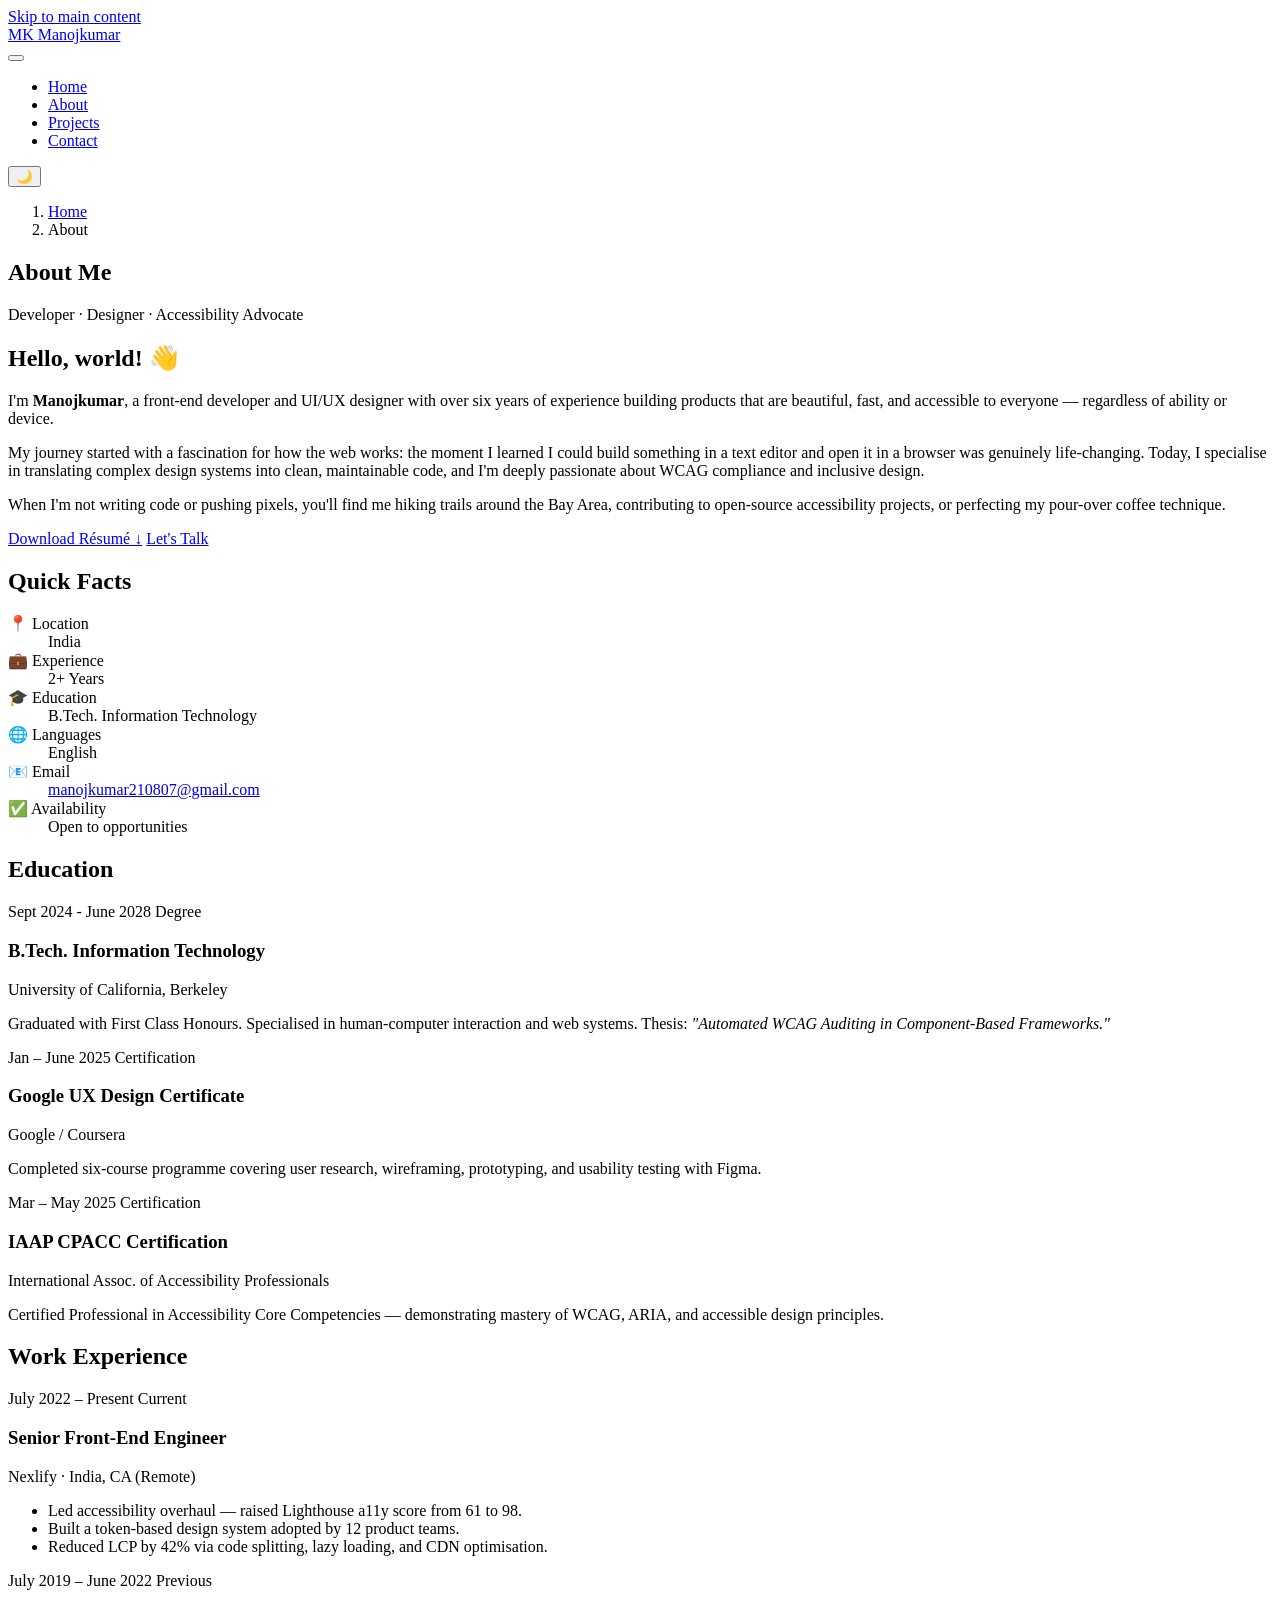
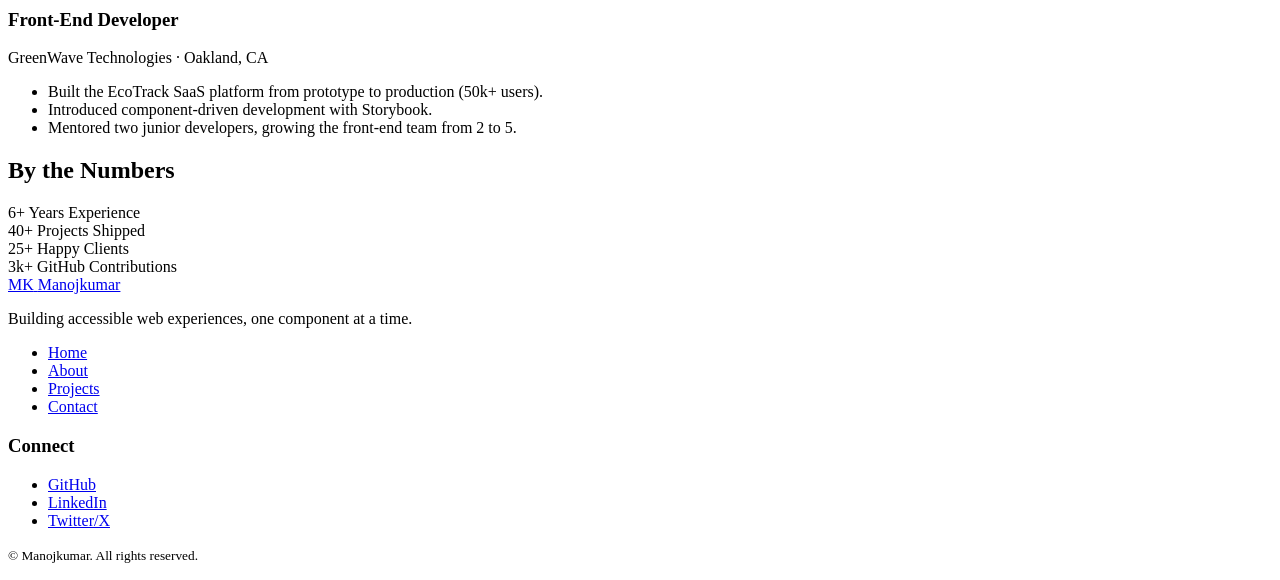
==== about.html @ 8d4ddcf0 "Add files via upload" ====
<!DOCTYPE html>
<html lang="en">

<head>
  <meta charset="UTF-8" />
  <meta name="viewport" content="width=device-width, initial-scale=1.0" />
  <title>About | Manojkumar — Front-End Developer</title>
  <meta
    name="description"
    content="Learn about Manojkumar's background, education, work history, and passion for accessible, performant web development."
  />
  <meta name="keywords" content="about Manojkumar, developer biography, education, work experience" />
  <meta name="author" content="Manojkumar" />
  <link rel="canonical" href="[alexmorgan.dev](https://alexmorgan.dev/about.html)" />
  <link rel="icon" type="image/svg+xml" href="assets/favicon.svg" />
  <link rel="preconnect" href="[fonts.googleapis.com](https://fonts.googleapis.com)" />
  <link rel="preconnect" href="[fonts.gstatic.com](https://fonts.gstatic.com)" crossorigin />
  <link
    href="[fonts.googleapis.com](https://fonts.googleapis.com/css2?family=Inter:wght@400;500;600;700&family=Fira+Code:wght@400;500&display=swap)"
    rel="stylesheet"
  />
  <link rel="stylesheet" href="css/style.css" />
</head>

<body>

  <a href="#main-content" class="skip-link">Skip to main content</a>

  <!-- Shared header (same structure as index.html) -->
  <header class="site-header" role="banner">
    <div class="container header-inner">
      <a href="index.html" class="logo" aria-label="Manojkumar — home">
        <span aria-hidden="true">MK</span>
        <span class="-text">Manojkumar</span>
      </a>
      <nav class="primary-nav" aria-label="Primary navigation">
        <button
          class="nav-toggle"
          aria-expanded="false"
          aria-controls="nav-menu"
          aria-label="Open navigation menu"
        >
          <span class="hamburger-bar" aria-hidden="true"></span>
          <span class="hamburger-bar" aria-hidden="true"></span>
          <span class="hamburger-bar" aria-hidden="true"></span>
        </button>
        <ul id="nav-menu" class="nav-list" role="list">
          <li><a href="index.html"    class="nav-link">Home</a></li>
          <!-- aria-current="page" marks THIS page as active -->
          <li><a href="about.html"    class="nav-link active" aria-current="page">About</a></li>
          <li><a href="projects.html" class="nav-link">Projects</a></li>
          <li><a href="contact.html"  class="nav-link">Contact</a></li>
        </ul>
      </nav>
      <button class="theme-toggle" id="theme-toggle" aria-label="Switch to dark mode" aria-pressed="false">
        <span class="theme-icon" aria-hidden="true">🌙</span>
      </button>
    </div>
  </header>

  <main id="main-content" tabindex="-1">

    <!-- ─────────────────────────────────────────
         PAGE HERO / BREADCRUMB
         ───────────────────────────────────────── -->
    <section class="page-hero" aria-labelledby="page-hero-heading">
      <div class="container">
        <!-- Breadcrumb navigation — WCAG 2.4.8 -->
        <nav aria-label="Breadcrumb" class="breadcrumb">
          <ol role="list">
            <li><a href="index.html">Home</a></li>
            <li aria-current="page">About</li>
          </ol>
        </nav>
        <h1 id="page-hero-heading">About Me</h1>
        <p class="page-hero-subtitle">Developer · Designer · Accessibility Advocate</p>
      </div>
    </section>

    <!-- ─────────────────────────────────────────
         BIO SECTION — two-column layout with <aside>
         ───────────────────────────────────────── -->
    <section class="about-bio" aria-labelledby="bio-heading">
      <div class="container about-layout">

        <!-- Main biography text -->
        <div class="bio-text">
          <h2 id="bio-heading">Hello, world! 👋</h2>

          <p>
            I'm <strong>Manojkumar</strong>, a front-end developer and UI/UX designer
            with over six years of experience building products that are beautiful,
            fast, and accessible to everyone — regardless of ability or device.
          </p>

          <p>
            My journey started with a fascination for how the web works: the moment
            I learned I could build something in a text editor and open it in a browser
            was genuinely life-changing. Today, I specialise in translating complex
            design systems into clean, maintainable code, and I'm deeply passionate
            about WCAG compliance and inclusive design.
          </p>

          <p>
            When I'm not writing code or pushing pixels, you'll find me hiking
            trails around the Bay Area, contributing to open-source accessibility
            projects, or perfecting my pour-over coffee technique.
          </p>

          <div class="bio-cta">
            <a
              href="assets/alex-morgan-resume.pdf"
              class="btn btn-primary"
              aria-label="Download Manojkumar's resume (PDF)"
              download
            >Download Résumé ↓</a>
            <a href="contact.html" class="btn btn-outline">Let's Talk</a>
          </div>
        </div>

        <!-- Supplementary info in <aside> -->
        <aside class="bio-aside" aria-labelledby="quick-facts-heading">
          <h2 id="quick-facts-heading" class="aside-title">Quick Facts</h2>
          <dl class="quick-facts">
            <!-- <dl> (definition list) is semantically correct for key-value pairs -->
            <div class="fact-item">
              <dt>📍 Location</dt>
              <dd>India</dd>
            </div>
            <div class="fact-item">
              <dt>💼 Experience</dt>
              <dd>2+ Years</dd>
            </div>
            <div class="fact-item">
              <dt>🎓 Education</dt>
              <dd>B.Tech. Information Technology</dd>
            </div>
            <div class="fact-item">
              <dt>🌐 Languages</dt>
              <dd>English</dd>
            </div>
            <div class="fact-item">
              <dt>📧 Email</dt>
              <dd><a href="mailto:manojkumar210807@gmail.com">manojkumar210807@gmail.com</a></dd>
            </div>
            <div class="fact-item">
              <dt>✅ Availability</dt>
              <dd>Open to opportunities</dd>
            </div>
          </dl>
        </aside>

      </div><!-- /.about-layout -->
    </section>

    <!-- ─────────────────────────────────────────
         EDUCATION SECTION
         Uses <article> for each qualification —
         each is self-contained and could stand alone.
         ───────────────────────────────────────── -->
    <section class="education" aria-labelledby="education-heading">
      <div class="container">

        <h2 id="education-heading" class="section-title">Education</h2>

        <div class="timeline" role="list">

          <article class="timeline-item" role="listitem" aria-labelledby="edu1-title">
            <div class="timeline-marker" aria-hidden="true"></div>
            <div class="timeline-content">
              <div class="timeline-meta">
                <time datetime="2015-09/2019-06" class="timeline-date">Sept 2024 - June 2028</time>
                <span class="timeline-badge">Degree</span>
              </div>
              <h3 id="edu1-title" class="timeline-title">B.Tech. Information Technology</h3>
              <p class="timeline-org">University of California, Berkeley</p>
              <p class="timeline-desc">
                Graduated with First Class Honours. Specialised in human-computer
                interaction and web systems. Thesis: <em>"Automated WCAG Auditing
                in Component-Based Frameworks."</em>
              </p>
            </div>
          </article>

          <article class="timeline-item" role="listitem" aria-labelledby="edu2-title">
            <div class="timeline-marker" aria-hidden="true"></div>
            <div class="timeline-content">
              <div class="timeline-meta">
                <time datetime="2020-01/2020-06" class="timeline-date">Jan – June 2025</time>
                <span class="timeline-badge">Certification</span>
              </div>
              <h3 id="edu2-title" class="timeline-title">Google UX Design Certificate</h3>
              <p class="timeline-org">Google / Coursera</p>
              <p class="timeline-desc">
                Completed six-course programme covering user research, wireframing,
                prototyping, and usability testing with Figma.
              </p>
            </div>
          </article>

          <article class="timeline-item" role="listitem" aria-labelledby="edu3-title">
            <div class="timeline-marker" aria-hidden="true"></div>
            <div class="timeline-content">
              <div class="timeline-meta">
                <time datetime="2021-03/2021-05" class="timeline-date">Mar – May 2025</time>
                <span class="timeline-badge">Certification</span>
              </div>
              <h3 id="edu3-title" class="timeline-title">IAAP CPACC Certification</h3>
              <p class="timeline-org">International Assoc. of Accessibility Professionals</p>
              <p class="timeline-desc">
                Certified Professional in Accessibility Core Competencies —
                demonstrating mastery of WCAG, ARIA, and accessible design principles.
              </p>
            </div>
          </article>

        </div><!-- /.timeline -->
      </div>
    </section>

    <!-- ─────────────────────────────────────────
         WORK EXPERIENCE SECTION
         ───────────────────────────────────────── -->
    <section class="experience" aria-labelledby="experience-heading">
      <div class="container">

        <h2 id="experience-heading" class="section-title">Work Experience</h2>

        <div class="timeline" role="list">

          <article class="timeline-item" role="listitem" aria-labelledby="exp1-title">
            <div class="timeline-marker" aria-hidden="true"></div>
            <div class="timeline-content">
              <div class="timeline-meta">
                <time datetime="2022-07" class="timeline-date">July 2022 – Present</time>
                <span class="timeline-badge current">Current</span>
              </div>
              <h3 id="exp1-title" class="timeline-title">Senior Front-End Engineer</h3>
              <p class="timeline-org">Nexlify · India, CA (Remote)</p>
              <ul class="timeline-achievements" aria-label="Key achievements at Nexlify">
                <li>Led accessibility overhaul — raised Lighthouse a11y score from 61 to 98.</li>
                <li>Built a token-based design system adopted by 12 product teams.</li>
                <li>Reduced LCP by 42% via code splitting, lazy loading, and CDN optimisation.</li>
              </ul>
            </div>
          </article>

          <article class="timeline-item" role="listitem" aria-labelledby="exp2-title">
            <div class="timeline-marker" aria-hidden="true"></div>
            <div class="timeline-content">
              <div class="timeline-meta">
                <time datetime="2019-07/2022-06" class="timeline-date">July 2019 – June 2022</time>
                <span class="timeline-badge">Previous</span>
              </div>
              <h3 id="exp2-title" class="timeline-title">Front-End Developer</h3>
              <p class="timeline-org">GreenWave Technologies · Oakland, CA</p>
              <ul class="timeline-achievements" aria-label="Key achievements at GreenWave">
                <li>Built the EcoTrack SaaS platform from prototype to production (50k+ users).</li>
                <li>Introduced component-driven development with Storybook.</li>
                <li>Mentored two junior developers, growing the front-end team from 2 to 5.</li>
              </ul>
            </div>
          </article>

        </div><!-- /.timeline -->
      </div>
    </section>

    <!-- ─────────────────────────────────────────
         VALUES / INTERESTS — stat cards
         ───────────────────────────────────────── -->
    <section class="values" aria-labelledby="values-heading">
      <div class="container">
        <h2 id="values-heading" class="section-title">By the Numbers</h2>
        <div class="stats-grid" role="list">
          <div class="stat-card" role="listitem">
            <span class="stat-number" aria-label="6 years of experience">6+</span>
            <span class="stat-label">Years Experience</span>
          </div>
          <div class="stat-card" role="listitem">
            <span class="stat-number" aria-label="40 projects completed">40+</span>
            <span class="stat-label">Projects Shipped</span>
          </div>
          <div class="stat-card" role="listitem">
            <span class="stat-number" aria-label="25 happy clients">25+</span>
            <span class="stat-label">Happy Clients</span>
          </div>
          <div class="stat-card" role="listitem">
            <span class="stat-number" aria-label="3 open source contributions">3k+</span>
            <span class="stat-label">GitHub Contributions</span>
          </div>
        </div>
      </div>
    </section>

  </main>

  <!-- Shared footer -->
  <footer class="site-footer" role="contentinfo">
    <div class="container footer-inner">
      <div class="footer-brand">
        <a href="index.html" class="logo" aria-label="Manojkumar — home">
          <span aria-hidden="true">MK</span>
          <span class="logo-text">Manojkumar</span>
        </a>
        <p class="footer-tagline">Building accessible web experiences, one component at a time.</p>
      </div>
      <nav class="footer-nav" aria-label="Footer navigation">
        <ul role="list">
          <li><a href="index.html">Home</a></li>
          <li><a href="about.html">About</a></li>
          <li><a href="projects.html">Projects</a></li>
          <li><a href="contact.html">Contact</a></li>
        </ul>
      </nav>
      <div class="footer-social">
        <h3 class="footer-section-title">Connect</h3>
        <ul role="list" class="social-list">
          <li><a href="[github.com](https://github.com/alexmorgan)"    class="social-link" aria-label="GitHub (opens in new tab)"   target="_blank" rel="noopener noreferrer">GitHub</a></li>
          <li><a href="[linkedin.com](https://linkedin.com/in/alexmorgan)" class="social-link" aria-label="LinkedIn (opens in new tab)" target="_blank" rel="noopener noreferrer">LinkedIn</a></li>
          <li><a href="[twitter.com](https://twitter.com/alexmorgan_dev)" class="social-link" aria-label="Twitter/X (opens in new tab)" target="_blank" rel="noopener noreferrer">Twitter/X</a></li>
        </ul>
      </div>
    </div>
    <div class="footer-bottom">
      <div class="container">
        <p><small>&copy; <span id="current-year"></span> Manojkumar. All rights reserved.</small></p>
      </div>
    </div>
  </footer>

  <script src="js/script.js" defer></script>
</body>
</html>
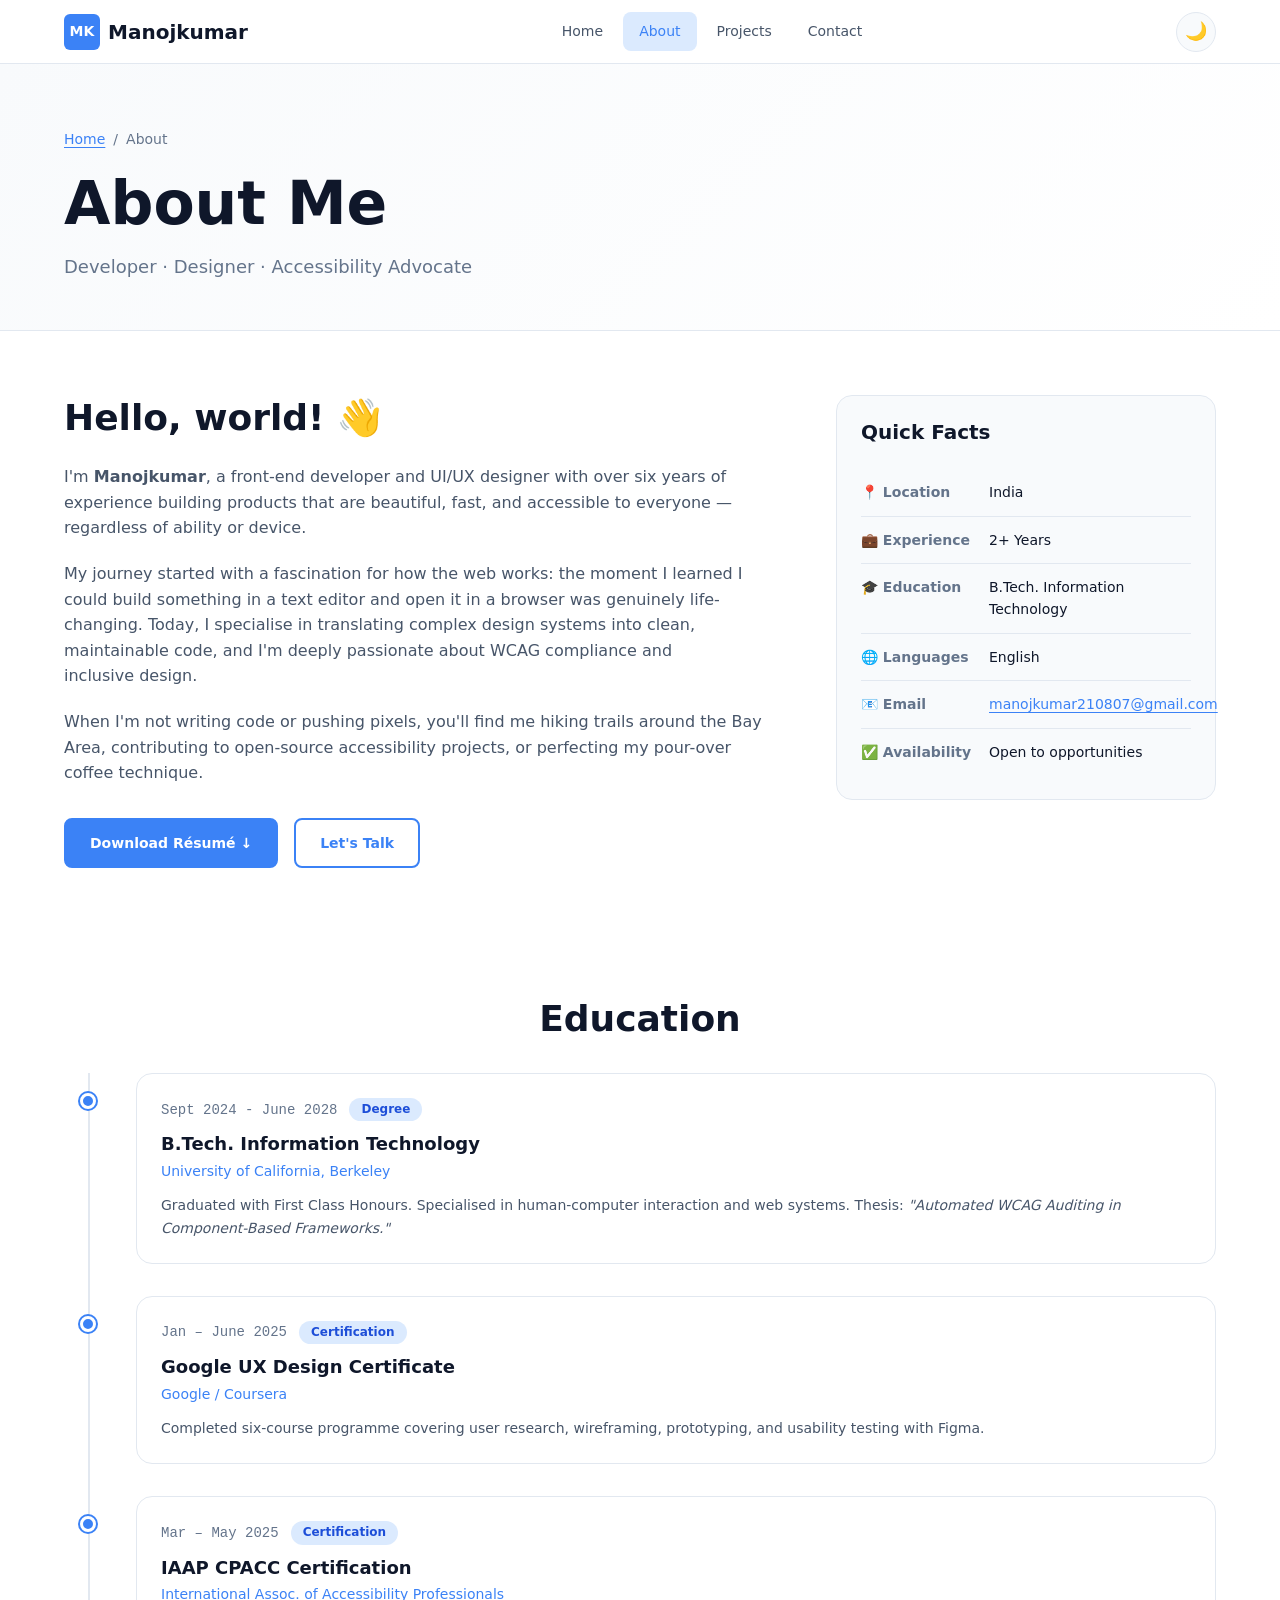
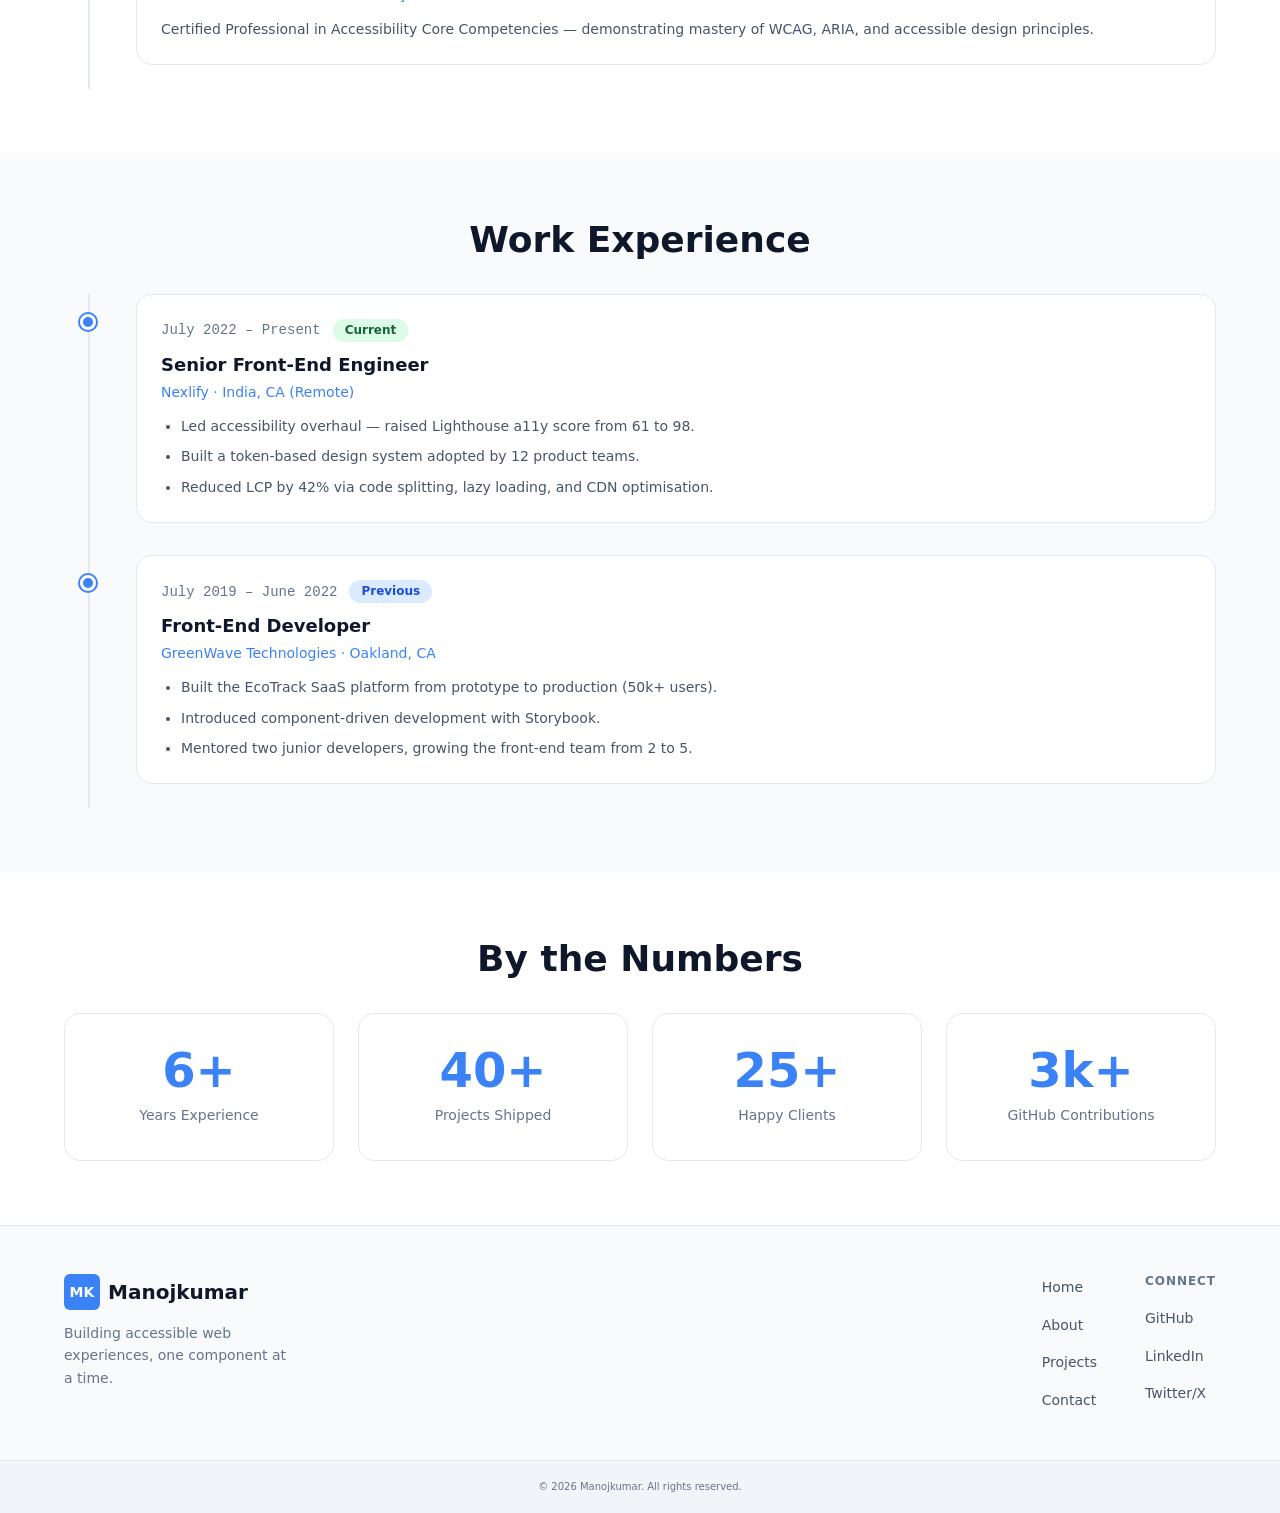
==== commit e73e9cbe: "Add files via upload" ====
--- a/about.html
+++ b/about.html
@@ -1,334 +1,334 @@
-<!DOCTYPE html>
-<html lang="en">
-
-<head>
-  <meta charset="UTF-8" />
-  <meta name="viewport" content="width=device-width, initial-scale=1.0" />
-  <title>About | Manojkumar — Front-End Developer</title>
-  <meta
-    name="description"
-    content="Learn about Manojkumar's background, education, work history, and passion for accessible, performant web development."
-  />
-  <meta name="keywords" content="about Manojkumar, developer biography, education, work experience" />
-  <meta name="author" content="Manojkumar" />
-  <link rel="canonical" href="[alexmorgan.dev](https://alexmorgan.dev/about.html)" />
-  <link rel="icon" type="image/svg+xml" href="assets/favicon.svg" />
-  <link rel="preconnect" href="[fonts.googleapis.com](https://fonts.googleapis.com)" />
-  <link rel="preconnect" href="[fonts.gstatic.com](https://fonts.gstatic.com)" crossorigin />
-  <link
-    href="[fonts.googleapis.com](https://fonts.googleapis.com/css2?family=Inter:wght@400;500;600;700&family=Fira+Code:wght@400;500&display=swap)"
-    rel="stylesheet"
-  />
-  <link rel="stylesheet" href="css/style.css" />
-</head>
-
-<body>
-
-  <a href="#main-content" class="skip-link">Skip to main content</a>
-
-  <!-- Shared header (same structure as index.html) -->
-  <header class="site-header" role="banner">
-    <div class="container header-inner">
-      <a href="index.html" class="logo" aria-label="Manojkumar — home">
-        <span aria-hidden="true">MK</span>
-        <span class="-text">Manojkumar</span>
-      </a>
-      <nav class="primary-nav" aria-label="Primary navigation">
-        <button
-          class="nav-toggle"
-          aria-expanded="false"
-          aria-controls="nav-menu"
-          aria-label="Open navigation menu"
-        >
-          <span class="hamburger-bar" aria-hidden="true"></span>
-          <span class="hamburger-bar" aria-hidden="true"></span>
-          <span class="hamburger-bar" aria-hidden="true"></span>
-        </button>
-        <ul id="nav-menu" class="nav-list" role="list">
-          <li><a href="index.html"    class="nav-link">Home</a></li>
-          <!-- aria-current="page" marks THIS page as active -->
-          <li><a href="about.html"    class="nav-link active" aria-current="page">About</a></li>
-          <li><a href="projects.html" class="nav-link">Projects</a></li>
-          <li><a href="contact.html"  class="nav-link">Contact</a></li>
-        </ul>
-      </nav>
-      <button class="theme-toggle" id="theme-toggle" aria-label="Switch to dark mode" aria-pressed="false">
-        <span class="theme-icon" aria-hidden="true">🌙</span>
-      </button>
-    </div>
-  </header>
-
-  <main id="main-content" tabindex="-1">
-
-    <!-- ─────────────────────────────────────────
-         PAGE HERO / BREADCRUMB
-         ───────────────────────────────────────── -->
-    <section class="page-hero" aria-labelledby="page-hero-heading">
-      <div class="container">
-        <!-- Breadcrumb navigation — WCAG 2.4.8 -->
-        <nav aria-label="Breadcrumb" class="breadcrumb">
-          <ol role="list">
-            <li><a href="index.html">Home</a></li>
-            <li aria-current="page">About</li>
-          </ol>
-        </nav>
-        <h1 id="page-hero-heading">About Me</h1>
-        <p class="page-hero-subtitle">Developer · Designer · Accessibility Advocate</p>
-      </div>
-    </section>
-
-    <!-- ─────────────────────────────────────────
-         BIO SECTION — two-column layout with <aside>
-         ───────────────────────────────────────── -->
-    <section class="about-bio" aria-labelledby="bio-heading">
-      <div class="container about-layout">
-
-        <!-- Main biography text -->
-        <div class="bio-text">
-          <h2 id="bio-heading">Hello, world! 👋</h2>
-
-          <p>
-            I'm <strong>Manojkumar</strong>, a front-end developer and UI/UX designer
-            with over six years of experience building products that are beautiful,
-            fast, and accessible to everyone — regardless of ability or device.
-          </p>
-
-          <p>
-            My journey started with a fascination for how the web works: the moment
-            I learned I could build something in a text editor and open it in a browser
-            was genuinely life-changing. Today, I specialise in translating complex
-            design systems into clean, maintainable code, and I'm deeply passionate
-            about WCAG compliance and inclusive design.
-          </p>
-
-          <p>
-            When I'm not writing code or pushing pixels, you'll find me hiking
-            trails around the Bay Area, contributing to open-source accessibility
-            projects, or perfecting my pour-over coffee technique.
-          </p>
-
-          <div class="bio-cta">
-            <a
-              href="assets/alex-morgan-resume.pdf"
-              class="btn btn-primary"
-              aria-label="Download Manojkumar's resume (PDF)"
-              download
-            >Download Résumé ↓</a>
-            <a href="contact.html" class="btn btn-outline">Let's Talk</a>
-          </div>
-        </div>
-
-        <!-- Supplementary info in <aside> -->
-        <aside class="bio-aside" aria-labelledby="quick-facts-heading">
-          <h2 id="quick-facts-heading" class="aside-title">Quick Facts</h2>
-          <dl class="quick-facts">
-            <!-- <dl> (definition list) is semantically correct for key-value pairs -->
-            <div class="fact-item">
-              <dt>📍 Location</dt>
-              <dd>India</dd>
-            </div>
-            <div class="fact-item">
-              <dt>💼 Experience</dt>
-              <dd>2+ Years</dd>
-            </div>
-            <div class="fact-item">
-              <dt>🎓 Education</dt>
-              <dd>B.Tech. Information Technology</dd>
-            </div>
-            <div class="fact-item">
-              <dt>🌐 Languages</dt>
-              <dd>English</dd>
-            </div>
-            <div class="fact-item">
-              <dt>📧 Email</dt>
-              <dd><a href="mailto:manojkumar210807@gmail.com">manojkumar210807@gmail.com</a></dd>
-            </div>
-            <div class="fact-item">
-              <dt>✅ Availability</dt>
-              <dd>Open to opportunities</dd>
-            </div>
-          </dl>
-        </aside>
-
-      </div><!-- /.about-layout -->
-    </section>
-
-    <!-- ─────────────────────────────────────────
-         EDUCATION SECTION
-         Uses <article> for each qualification —
-         each is self-contained and could stand alone.
-         ───────────────────────────────────────── -->
-    <section class="education" aria-labelledby="education-heading">
-      <div class="container">
-
-        <h2 id="education-heading" class="section-title">Education</h2>
-
-        <div class="timeline" role="list">
-
-          <article class="timeline-item" role="listitem" aria-labelledby="edu1-title">
-            <div class="timeline-marker" aria-hidden="true"></div>
-            <div class="timeline-content">
-              <div class="timeline-meta">
-                <time datetime="2015-09/2019-06" class="timeline-date">Sept 2024 - June 2028</time>
-                <span class="timeline-badge">Degree</span>
-              </div>
-              <h3 id="edu1-title" class="timeline-title">B.Tech. Information Technology</h3>
-              <p class="timeline-org">University of California, Berkeley</p>
-              <p class="timeline-desc">
-                Graduated with First Class Honours. Specialised in human-computer
-                interaction and web systems. Thesis: <em>"Automated WCAG Auditing
-                in Component-Based Frameworks."</em>
-              </p>
-            </div>
-          </article>
-
-          <article class="timeline-item" role="listitem" aria-labelledby="edu2-title">
-            <div class="timeline-marker" aria-hidden="true"></div>
-            <div class="timeline-content">
-              <div class="timeline-meta">
-                <time datetime="2020-01/2020-06" class="timeline-date">Jan – June 2025</time>
-                <span class="timeline-badge">Certification</span>
-              </div>
-              <h3 id="edu2-title" class="timeline-title">Google UX Design Certificate</h3>
-              <p class="timeline-org">Google / Coursera</p>
-              <p class="timeline-desc">
-                Completed six-course programme covering user research, wireframing,
-                prototyping, and usability testing with Figma.
-              </p>
-            </div>
-          </article>
-
-          <article class="timeline-item" role="listitem" aria-labelledby="edu3-title">
-            <div class="timeline-marker" aria-hidden="true"></div>
-            <div class="timeline-content">
-              <div class="timeline-meta">
-                <time datetime="2021-03/2021-05" class="timeline-date">Mar – May 2025</time>
-                <span class="timeline-badge">Certification</span>
-              </div>
-              <h3 id="edu3-title" class="timeline-title">IAAP CPACC Certification</h3>
-              <p class="timeline-org">International Assoc. of Accessibility Professionals</p>
-              <p class="timeline-desc">
-                Certified Professional in Accessibility Core Competencies —
-                demonstrating mastery of WCAG, ARIA, and accessible design principles.
-              </p>
-            </div>
-          </article>
-
-        </div><!-- /.timeline -->
-      </div>
-    </section>
-
-    <!-- ─────────────────────────────────────────
-         WORK EXPERIENCE SECTION
-         ───────────────────────────────────────── -->
-    <section class="experience" aria-labelledby="experience-heading">
-      <div class="container">
-
-        <h2 id="experience-heading" class="section-title">Work Experience</h2>
-
-        <div class="timeline" role="list">
-
-          <article class="timeline-item" role="listitem" aria-labelledby="exp1-title">
-            <div class="timeline-marker" aria-hidden="true"></div>
-            <div class="timeline-content">
-              <div class="timeline-meta">
-                <time datetime="2022-07" class="timeline-date">July 2022 – Present</time>
-                <span class="timeline-badge current">Current</span>
-              </div>
-              <h3 id="exp1-title" class="timeline-title">Senior Front-End Engineer</h3>
-              <p class="timeline-org">Nexlify · India, CA (Remote)</p>
-              <ul class="timeline-achievements" aria-label="Key achievements at Nexlify">
-                <li>Led accessibility overhaul — raised Lighthouse a11y score from 61 to 98.</li>
-                <li>Built a token-based design system adopted by 12 product teams.</li>
-                <li>Reduced LCP by 42% via code splitting, lazy loading, and CDN optimisation.</li>
-              </ul>
-            </div>
-          </article>
-
-          <article class="timeline-item" role="listitem" aria-labelledby="exp2-title">
-            <div class="timeline-marker" aria-hidden="true"></div>
-            <div class="timeline-content">
-              <div class="timeline-meta">
-                <time datetime="2019-07/2022-06" class="timeline-date">July 2019 – June 2022</time>
-                <span class="timeline-badge">Previous</span>
-              </div>
-              <h3 id="exp2-title" class="timeline-title">Front-End Developer</h3>
-              <p class="timeline-org">GreenWave Technologies · Oakland, CA</p>
-              <ul class="timeline-achievements" aria-label="Key achievements at GreenWave">
-                <li>Built the EcoTrack SaaS platform from prototype to production (50k+ users).</li>
-                <li>Introduced component-driven development with Storybook.</li>
-                <li>Mentored two junior developers, growing the front-end team from 2 to 5.</li>
-              </ul>
-            </div>
-          </article>
-
-        </div><!-- /.timeline -->
-      </div>
-    </section>
-
-    <!-- ─────────────────────────────────────────
-         VALUES / INTERESTS — stat cards
-         ───────────────────────────────────────── -->
-    <section class="values" aria-labelledby="values-heading">
-      <div class="container">
-        <h2 id="values-heading" class="section-title">By the Numbers</h2>
-        <div class="stats-grid" role="list">
-          <div class="stat-card" role="listitem">
-            <span class="stat-number" aria-label="6 years of experience">6+</span>
-            <span class="stat-label">Years Experience</span>
-          </div>
-          <div class="stat-card" role="listitem">
-            <span class="stat-number" aria-label="40 projects completed">40+</span>
-            <span class="stat-label">Projects Shipped</span>
-          </div>
-          <div class="stat-card" role="listitem">
-            <span class="stat-number" aria-label="25 happy clients">25+</span>
-            <span class="stat-label">Happy Clients</span>
-          </div>
-          <div class="stat-card" role="listitem">
-            <span class="stat-number" aria-label="3 open source contributions">3k+</span>
-            <span class="stat-label">GitHub Contributions</span>
-          </div>
-        </div>
-      </div>
-    </section>
-
-  </main>
-
-  <!-- Shared footer -->
-  <footer class="site-footer" role="contentinfo">
-    <div class="container footer-inner">
-      <div class="footer-brand">
-        <a href="index.html" class="logo" aria-label="Manojkumar — home">
-          <span aria-hidden="true">MK</span>
-          <span class="logo-text">Manojkumar</span>
-        </a>
-        <p class="footer-tagline">Building accessible web experiences, one component at a time.</p>
-      </div>
-      <nav class="footer-nav" aria-label="Footer navigation">
-        <ul role="list">
-          <li><a href="index.html">Home</a></li>
-          <li><a href="about.html">About</a></li>
-          <li><a href="projects.html">Projects</a></li>
-          <li><a href="contact.html">Contact</a></li>
-        </ul>
-      </nav>
-      <div class="footer-social">
-        <h3 class="footer-section-title">Connect</h3>
-        <ul role="list" class="social-list">
-          <li><a href="[github.com](https://github.com/alexmorgan)"    class="social-link" aria-label="GitHub (opens in new tab)"   target="_blank" rel="noopener noreferrer">GitHub</a></li>
-          <li><a href="[linkedin.com](https://linkedin.com/in/alexmorgan)" class="social-link" aria-label="LinkedIn (opens in new tab)" target="_blank" rel="noopener noreferrer">LinkedIn</a></li>
-          <li><a href="[twitter.com](https://twitter.com/alexmorgan_dev)" class="social-link" aria-label="Twitter/X (opens in new tab)" target="_blank" rel="noopener noreferrer">Twitter/X</a></li>
-        </ul>
-      </div>
-    </div>
-    <div class="footer-bottom">
-      <div class="container">
-        <p><small>&copy; <span id="current-year"></span> Manojkumar. All rights reserved.</small></p>
-      </div>
-    </div>
-  </footer>
-
-  <script src="js/script.js" defer></script>
-</body>
+<!DOCTYPE html>
+<html lang="en">
+
+<head>
+  <meta charset="UTF-8" />
+  <meta name="viewport" content="width=device-width, initial-scale=1.0" />
+  <title>About | Manojkumar — Front-End Developer</title>
+  <meta
+    name="description"
+    content="Learn about Manojkumar's background, education, work history, and passion for accessible, performant web development."
+  />
+  <meta name="keywords" content="about Manojkumar, developer biography, education, work experience" />
+  <meta name="author" content="Manojkumar" />
+  <link rel="canonical" href="[alexmorgan.dev](https://alexmorgan.dev/about.html)" />
+  <link rel="icon" type="image/svg+xml" href="assets/favicon.svg" />
+  <link rel="preconnect" href="[fonts.googleapis.com](https://fonts.googleapis.com)" />
+  <link rel="preconnect" href="[fonts.gstatic.com](https://fonts.gstatic.com)" crossorigin />
+  <link
+    href="[fonts.googleapis.com](https://fonts.googleapis.com/css2?family=Inter:wght@400;500;600;700&family=Fira+Code:wght@400;500&display=swap)"
+    rel="stylesheet"
+  />
+  <link rel="stylesheet" href="css/style.css" />
+</head>
+
+<body>
+
+  <a href="#main-content" class="skip-link">Skip to main content</a>
+
+  <!-- Shared header (same structure as index.html) -->
+  <header class="site-header" role="banner">
+    <div class="container header-inner">
+      <a href="index.html" class="logo" aria-label="Manojkumar — home">
+        <span aria-hidden="true">MK</span>
+        <span class="-text">Manojkumar</span>
+      </a>
+      <nav class="primary-nav" aria-label="Primary navigation">
+        <button
+          class="nav-toggle"
+          aria-expanded="false"
+          aria-controls="nav-menu"
+          aria-label="Open navigation menu"
+        >
+          <span class="hamburger-bar" aria-hidden="true"></span>
+          <span class="hamburger-bar" aria-hidden="true"></span>
+          <span class="hamburger-bar" aria-hidden="true"></span>
+        </button>
+        <ul id="nav-menu" class="nav-list" role="list">
+          <li><a href="index.html"    class="nav-link">Home</a></li>
+          <!-- aria-current="page" marks THIS page as active -->
+          <li><a href="about.html"    class="nav-link active" aria-current="page">About</a></li>
+          <li><a href="projects.html" class="nav-link">Projects</a></li>
+          <li><a href="contact.html"  class="nav-link">Contact</a></li>
+        </ul>
+      </nav>
+      <button class="theme-toggle" id="theme-toggle" aria-label="Switch to dark mode" aria-pressed="false">
+        <span class="theme-icon" aria-hidden="true">🌙</span>
+      </button>
+    </div>
+  </header>
+
+  <main id="main-content" tabindex="-1">
+
+    <!-- ─────────────────────────────────────────
+         PAGE HERO / BREADCRUMB
+         ───────────────────────────────────────── -->
+    <section class="page-hero" aria-labelledby="page-hero-heading">
+      <div class="container">
+        <!-- Breadcrumb navigation — WCAG 2.4.8 -->
+        <nav aria-label="Breadcrumb" class="breadcrumb">
+          <ol role="list">
+            <li><a href="index.html">Home</a></li>
+            <li aria-current="page">About</li>
+          </ol>
+        </nav>
+        <h1 id="page-hero-heading">About Me</h1>
+        <p class="page-hero-subtitle">Developer · Designer · Accessibility Advocate</p>
+      </div>
+    </section>
+
+    <!-- ─────────────────────────────────────────
+         BIO SECTION — two-column layout with <aside>
+         ───────────────────────────────────────── -->
+    <section class="about-bio" aria-labelledby="bio-heading">
+      <div class="container about-layout">
+
+        <!-- Main biography text -->
+        <div class="bio-text">
+          <h2 id="bio-heading">Hello, world! 👋</h2>
+
+          <p>
+            I'm <strong>Manojkumar</strong>, a front-end developer and UI/UX designer
+            with over six years of experience building products that are beautiful,
+            fast, and accessible to everyone — regardless of ability or device.
+          </p>
+
+          <p>
+            My journey started with a fascination for how the web works: the moment
+            I learned I could build something in a text editor and open it in a browser
+            was genuinely life-changing. Today, I specialise in translating complex
+            design systems into clean, maintainable code, and I'm deeply passionate
+            about WCAG compliance and inclusive design.
+          </p>
+
+          <p>
+            When I'm not writing code or pushing pixels, you'll find me hiking
+            trails around the Bay Area, contributing to open-source accessibility
+            projects, or perfecting my pour-over coffee technique.
+          </p>
+
+          <div class="bio-cta">
+            <a
+              href="assets/alex-morgan-resume.pdf"
+              class="btn btn-primary"
+              aria-label="Download Manojkumar's resume (PDF)"
+              download
+            >Download Résumé ↓</a>
+            <a href="contact.html" class="btn btn-outline">Let's Talk</a>
+          </div>
+        </div>
+
+        <!-- Supplementary info in <aside> -->
+        <aside class="bio-aside" aria-labelledby="quick-facts-heading">
+          <h2 id="quick-facts-heading" class="aside-title">Quick Facts</h2>
+          <dl class="quick-facts">
+            <!-- <dl> (definition list) is semantically correct for key-value pairs -->
+            <div class="fact-item">
+              <dt>📍 Location</dt>
+              <dd>India</dd>
+            </div>
+            <div class="fact-item">
+              <dt>💼 Experience</dt>
+              <dd>2+ Years</dd>
+            </div>
+            <div class="fact-item">
+              <dt>🎓 Education</dt>
+              <dd>B.Tech. Information Technology</dd>
+            </div>
+            <div class="fact-item">
+              <dt>🌐 Languages</dt>
+              <dd>English</dd>
+            </div>
+            <div class="fact-item">
+              <dt>📧 Email</dt>
+              <dd><a href="mailto:manojkumar210807@gmail.com">manojkumar210807@gmail.com</a></dd>
+            </div>
+            <div class="fact-item">
+              <dt>✅ Availability</dt>
+              <dd>Open to opportunities</dd>
+            </div>
+          </dl>
+        </aside>
+
+      </div><!-- /.about-layout -->
+    </section>
+
+    <!-- ─────────────────────────────────────────
+         EDUCATION SECTION
+         Uses <article> for each qualification —
+         each is self-contained and could stand alone.
+         ───────────────────────────────────────── -->
+    <section class="education" aria-labelledby="education-heading">
+      <div class="container">
+
+        <h2 id="education-heading" class="section-title">Education</h2>
+
+        <div class="timeline" role="list">
+
+          <article class="timeline-item" role="listitem" aria-labelledby="edu1-title">
+            <div class="timeline-marker" aria-hidden="true"></div>
+            <div class="timeline-content">
+              <div class="timeline-meta">
+                <time datetime="2015-09/2019-06" class="timeline-date">Sept 2024 - June 2028</time>
+                <span class="timeline-badge">Degree</span>
+              </div>
+              <h3 id="edu1-title" class="timeline-title">B.Tech. Information Technology</h3>
+              <p class="timeline-org">University of California, Berkeley</p>
+              <p class="timeline-desc">
+                Graduated with First Class Honours. Specialised in human-computer
+                interaction and web systems. Thesis: <em>"Automated WCAG Auditing
+                in Component-Based Frameworks."</em>
+              </p>
+            </div>
+          </article>
+
+          <article class="timeline-item" role="listitem" aria-labelledby="edu2-title">
+            <div class="timeline-marker" aria-hidden="true"></div>
+            <div class="timeline-content">
+              <div class="timeline-meta">
+                <time datetime="2020-01/2020-06" class="timeline-date">Jan – June 2025</time>
+                <span class="timeline-badge">Certification</span>
+              </div>
+              <h3 id="edu2-title" class="timeline-title">Google UX Design Certificate</h3>
+              <p class="timeline-org">Google / Coursera</p>
+              <p class="timeline-desc">
+                Completed six-course programme covering user research, wireframing,
+                prototyping, and usability testing with Figma.
+              </p>
+            </div>
+          </article>
+
+          <article class="timeline-item" role="listitem" aria-labelledby="edu3-title">
+            <div class="timeline-marker" aria-hidden="true"></div>
+            <div class="timeline-content">
+              <div class="timeline-meta">
+                <time datetime="2021-03/2021-05" class="timeline-date">Mar – May 2025</time>
+                <span class="timeline-badge">Certification</span>
+              </div>
+              <h3 id="edu3-title" class="timeline-title">IAAP CPACC Certification</h3>
+              <p class="timeline-org">International Assoc. of Accessibility Professionals</p>
+              <p class="timeline-desc">
+                Certified Professional in Accessibility Core Competencies —
+                demonstrating mastery of WCAG, ARIA, and accessible design principles.
+              </p>
+            </div>
+          </article>
+
+        </div><!-- /.timeline -->
+      </div>
+    </section>
+
+    <!-- ─────────────────────────────────────────
+         WORK EXPERIENCE SECTION
+         ───────────────────────────────────────── -->
+    <section class="experience" aria-labelledby="experience-heading">
+      <div class="container">
+
+        <h2 id="experience-heading" class="section-title">Work Experience</h2>
+
+        <div class="timeline" role="list">
+
+          <article class="timeline-item" role="listitem" aria-labelledby="exp1-title">
+            <div class="timeline-marker" aria-hidden="true"></div>
+            <div class="timeline-content">
+              <div class="timeline-meta">
+                <time datetime="2022-07" class="timeline-date">July 2022 – Present</time>
+                <span class="timeline-badge current">Current</span>
+              </div>
+              <h3 id="exp1-title" class="timeline-title">Senior Front-End Engineer</h3>
+              <p class="timeline-org">Nexlify · India, CA (Remote)</p>
+              <ul class="timeline-achievements" aria-label="Key achievements at Nexlify">
+                <li>Led accessibility overhaul — raised Lighthouse a11y score from 61 to 98.</li>
+                <li>Built a token-based design system adopted by 12 product teams.</li>
+                <li>Reduced LCP by 42% via code splitting, lazy loading, and CDN optimisation.</li>
+              </ul>
+            </div>
+          </article>
+
+          <article class="timeline-item" role="listitem" aria-labelledby="exp2-title">
+            <div class="timeline-marker" aria-hidden="true"></div>
+            <div class="timeline-content">
+              <div class="timeline-meta">
+                <time datetime="2019-07/2022-06" class="timeline-date">July 2019 – June 2022</time>
+                <span class="timeline-badge">Previous</span>
+              </div>
+              <h3 id="exp2-title" class="timeline-title">Front-End Developer</h3>
+              <p class="timeline-org">GreenWave Technologies · Oakland, CA</p>
+              <ul class="timeline-achievements" aria-label="Key achievements at GreenWave">
+                <li>Built the EcoTrack SaaS platform from prototype to production (50k+ users).</li>
+                <li>Introduced component-driven development with Storybook.</li>
+                <li>Mentored two junior developers, growing the front-end team from 2 to 5.</li>
+              </ul>
+            </div>
+          </article>
+
+        </div><!-- /.timeline -->
+      </div>
+    </section>
+
+    <!-- ─────────────────────────────────────────
+         VALUES / INTERESTS — stat cards
+         ───────────────────────────────────────── -->
+    <section class="values" aria-labelledby="values-heading">
+      <div class="container">
+        <h2 id="values-heading" class="section-title">By the Numbers</h2>
+        <div class="stats-grid" role="list">
+          <div class="stat-card" role="listitem">
+            <span class="stat-number" aria-label="6 years of experience">6+</span>
+            <span class="stat-label">Years Experience</span>
+          </div>
+          <div class="stat-card" role="listitem">
+            <span class="stat-number" aria-label="40 projects completed">40+</span>
+            <span class="stat-label">Projects Shipped</span>
+          </div>
+          <div class="stat-card" role="listitem">
+            <span class="stat-number" aria-label="25 happy clients">25+</span>
+            <span class="stat-label">Happy Clients</span>
+          </div>
+          <div class="stat-card" role="listitem">
+            <span class="stat-number" aria-label="3 open source contributions">3k+</span>
+            <span class="stat-label">GitHub Contributions</span>
+          </div>
+        </div>
+      </div>
+    </section>
+
+  </main>
+
+  <!-- Shared footer -->
+  <footer class="site-footer" role="contentinfo">
+    <div class="container footer-inner">
+      <div class="footer-brand">
+        <a href="index.html" class="logo" aria-label="Manojkumar — home">
+          <span aria-hidden="true">MK</span>
+          <span class="logo-text">Manojkumar</span>
+        </a>
+        <p class="footer-tagline">Building accessible web experiences, one component at a time.</p>
+      </div>
+      <nav class="footer-nav" aria-label="Footer navigation">
+        <ul role="list">
+          <li><a href="index.html">Home</a></li>
+          <li><a href="about.html">About</a></li>
+          <li><a href="projects.html">Projects</a></li>
+          <li><a href="contact.html">Contact</a></li>
+        </ul>
+      </nav>
+      <div class="footer-social">
+        <h3 class="footer-section-title">Connect</h3>
+        <ul role="list" class="social-list">
+          <li><a href="[github.com](https://github.com/alexmorgan)"    class="social-link" aria-label="GitHub (opens in new tab)"   target="_blank" rel="noopener noreferrer">GitHub</a></li>
+          <li><a href="[linkedin.com](https://linkedin.com/in/alexmorgan)" class="social-link" aria-label="LinkedIn (opens in new tab)" target="_blank" rel="noopener noreferrer">LinkedIn</a></li>
+          <li><a href="[twitter.com](https://twitter.com/alexmorgan_dev)" class="social-link" aria-label="Twitter/X (opens in new tab)" target="_blank" rel="noopener noreferrer">Twitter/X</a></li>
+        </ul>
+      </div>
+    </div>
+    <div class="footer-bottom">
+      <div class="container">
+        <p><small>&copy; <span id="current-year"></span> Manojkumar. All rights reserved.</small></p>
+      </div>
+    </div>
+  </footer>
+
+  <script src="js/script.js" defer></script>
+</body>
 </html>
--- a/css/style.css
+++ b/css/style.css
@@ -0,0 +1,1908 @@
+/* ═══════════════════════════════════════════════════════════════════════
+   style.css — Manojkumar Portfolio
+   
+   TABLE OF CONTENTS
+   1.  Design Tokens (Custom Properties)
+   2.  CSS Reset & Base Styles
+   3.  Typography
+   4.  Utilities & Helpers
+   5.  Skip Link (Accessibility)
+   6.  Layout — Container & Grid
+   7.  Header & Navigation
+   8.  Hero Section
+   9.  Skills Section
+   10. Projects Grid & Cards
+   11. Testimonials / Carousel
+   12. Page Hero & Breadcrumb
+   13. About Page — Bio, Timeline, Stats
+   14. Contact Page — Form & Info
+   15. Footer
+   16. Dark Mode
+   17. Animations & Transitions
+   18. Media Queries (Responsive)
+   19. Print Styles
+   ═══════════════════════════════════════════════════════════════════════ */
+
+
+/* ───────────────────────────────────────────────────────────────────────
+   1. DESIGN TOKENS — CSS Custom Properties
+   All colours, spacing, and typography values in one place.
+   Dark mode is handled by swapping these values on [data-theme="dark"].
+   ─────────────────────────────────────────────────────────────────────── */
+:root {
+  /* Colour palette — light mode */
+  --bg:           #ffffff;
+  --bg-secondary: #f8fafc;
+  --bg-tertiary:  #f1f5f9;
+  --surface:      #ffffff;
+  --border:       #e2e8f0;
+  --border-focus: #3b82f6;     /* Focus ring colour */
+
+  /* Text */
+  --text-primary:   #0f172a;   /* ≥ 4.5:1 contrast on --bg */
+  --text-secondary: #475569;   /* ≥ 4.5:1 contrast on --bg */
+  --text-muted:     #64748b;
+
+  /* Accent / brand */
+  --accent:       #3b82f6;     /* Blue 500 */
+  --accent-dark:  #1d4ed8;     /* Blue 700 — hover state */
+  --accent-light: #dbeafe;     /* Blue 100 */
+
+  /* Semantic colours */
+  --success: #16a34a;
+  --error:   #dc2626;
+  --warning: #d97706;
+
+  /* Spacing scale (8pt grid) */
+  --space-1:  0.25rem;
+  --space-2:  0.5rem;
+  --space-3:  0.75rem;
+  --space-4:  1rem;
+  --space-5:  1.25rem;
+  --space-6:  1.5rem;
+  --space-8:  2rem;
+  --space-10: 2.5rem;
+  --space-12: 3rem;
+  --space-16: 4rem;
+  --space-20: 5rem;
+  --space-24: 6rem;
+
+  /* Typography */
+  --font-sans: 'Inter', system-ui, -apple-system, sans-serif;
+  --font-mono: 'Fira Code', 'Cascadia Code', monospace;
+
+  --text-xs:   0.75rem;    /* 12px */
+  --text-sm:   0.875rem;   /* 14px */
+  --text-base: 1rem;       /* 16px */
+  --text-lg:   1.125rem;   /* 18px */
+  --text-xl:   1.25rem;    /* 20px */
+  --text-2xl:  1.5rem;     /* 24px */
+  --text-3xl:  1.875rem;   /* 30px */
+  --text-4xl:  2.25rem;    /* 36px */
+  --text-5xl:  3rem;       /* 48px */
+  --text-6xl:  3.75rem;    /* 60px */
+
+  --leading-tight:  1.25;
+  --leading-normal: 1.6;
+  --leading-relaxed:1.75;
+
+  --fw-normal: 400;
+  --fw-medium: 500;
+  --fw-semi:   600;
+  --fw-bold:   700;
+
+  /* Borders */
+  --radius-sm: 0.375rem;
+  --radius-md: 0.5rem;
+  --radius-lg: 0.75rem;
+  --radius-xl: 1rem;
+  --radius-full: 9999px;
+
+  /* Shadows */
+  --shadow-sm: 0 1px 2px 0 rgb(0 0 0 / 0.05);
+  --shadow-md: 0 4px 6px -1px rgb(0 0 0 / 0.1), 0 2px 4px -2px rgb(0 0 0 / 0.1);
+  --shadow-lg: 0 10px 15px -3px rgb(0 0 0 / 0.1), 0 4px 6px -4px rgb(0 0 0 / 0.1);
+  --shadow-xl: 0 20px 25px -5px rgb(0 0 0 / 0.1), 0 8px 10px -6px rgb(0 0 0 / 0.1);
+
+  /* Transitions */
+  --transition-fast:   150ms ease;
+  --transition-normal: 250ms ease;
+  --transition-slow:   400ms ease;
+
+  /* Header height — used by sticky positioning */
+  --header-height: 4rem;
+
+  /* Max content width */
+  --max-width: 1200px;
+}
+
+
+/* ───────────────────────────────────────────────────────────────────────
+   2. CSS RESET & BASE STYLES
+   Box-model normalisation and sensible defaults.
+   ─────────────────────────────────────────────────────────────────────── */
+*,
+*::before,
+*::after {
+  box-sizing: border-box;
+  margin: 0;
+  padding: 0;
+}
+
+/* Respect user motion preferences — WCAG 2.3.3 */
+@media (prefers-reduced-motion: reduce) {
+  *,
+  *::before,
+  *::after {
+    animation-duration: 0.01ms !important;
+    animation-iteration-count: 1 !important;
+    transition-duration: 0.01ms !important;
+    scroll-behavior: auto !important;
+  }
+}
+
+html {
+  scroll-behavior: smooth;
+  /* Prevent text size inflation on mobile after orientation change */
+  text-size-adjust: 100%;
+  -webkit-text-size-adjust: 100%;
+}
+
+body {
+  font-family: var(--font-sans);
+  font-size: var(--text-base);
+  line-height: var(--leading-normal);
+  color: var(--text-primary);
+  background-color: var(--bg);
+  /* Prevents horizontal scroll on mobile */
+  overflow-x: hidden;
+  transition: background-color var(--transition-normal),
+              color var(--transition-normal);
+}
+
+/* Images never overflow their containers */
+img,
+video,
+svg {
+  max-width: 100%;
+  display: block;
+}
+
+/* Remove list styles when role="list" is present (Safari fix) */
+ul[role="list"],
+ol[role="list"] {
+  list-style: none;
+}
+
+/* Inherit font in form elements (browser default overrides) */
+input,
+button,
+textarea,
+select {
+  font: inherit;
+}
+
+/* Make buttons cursor: pointer by default */
+button {
+  cursor: pointer;
+}
+
+/* Prevent orphaned headings */
+h1, h2, h3, h4, h5, h6 {
+  text-wrap: balance;
+}
+
+p {
+  text-wrap: pretty;
+}
+
+/* Accessible focus ring — WCAG 2.4.7 Focus Visible */
+:focus-visible {
+  outline: 3px solid var(--border-focus);
+  outline-offset: 3px;
+  border-radius: var(--radius-sm);
+}
+
+/* Remove focus ring for mouse users (progressive enhancement) */
+:focus:not(:focus-visible) {
+  outline: none;
+}
+
+
+/* ───────────────────────────────────────────────────────────────────────
+   3. TYPOGRAPHY
+   ─────────────────────────────────────────────────────────────────────── */
+h1 { font-size: clamp(var(--text-3xl), 5vw, var(--text-6xl)); font-weight: var(--fw-bold);   line-height: var(--leading-tight); }
+h2 { font-size: clamp(var(--text-2xl), 3.5vw, var(--text-4xl)); font-weight: var(--fw-bold); line-height: var(--leading-tight); }
+h3 { font-size: clamp(var(--text-xl), 2.5vw, var(--text-2xl)); font-weight: var(--fw-semi);  line-height: var(--leading-tight); }
+
+p  { color: var(--text-secondary); }
+
+a {
+  color: var(--accent);
+  text-decoration: underline;
+  text-underline-offset: 3px;
+  transition: color var(--transition-fast);
+}
+
+a:hover { color: var(--accent-dark); }
+
+/* Remove underline from navigation and decorative links */
+.nav-link,
+.logo,
+.social-link,
+.btn {
+  text-decoration: none;
+}
+
+code, pre {
+  font-family: var(--font-mono);
+  font-size: 0.9em;
+}
+
+abbr[title] {
+  cursor: help;
+  text-decoration: underline dotted;
+}
+
+
+/* ───────────────────────────────────────────────────────────────────────
+   4. UTILITIES & HELPERS
+   ─────────────────────────────────────────────────────────────────────── */
+
+/* Visually hidden but accessible to screen readers — WCAG technique */
+.sr-only {
+  position: absolute;
+  width: 1px;
+  height: 1px;
+  padding: 0;
+  margin: -1px;
+  overflow: hidden;
+  clip: rect(0, 0, 0, 0);
+  white-space: nowrap;
+  border: 0;
+}
+
+.highlight {
+  color: var(--accent);
+}
+
+.section-title {
+  text-align: center;
+  margin-bottom: var(--space-4);
+}
+
+.section-subtitle {
+  text-align: center;
+  color: var(--text-muted);
+  margin-bottom: var(--space-12);
+  font-size: var(--text-lg);
+}
+
+/* Tag / badge chips */
+.tag {
+  display: inline-block;
+  padding: var(--space-1) var(--space-3);
+  background: var(--accent-light);
+  color: var(--accent-dark);
+  border-radius: var(--radius-full);
+  font-size: var(--text-xs);
+  font-weight: var(--fw-semi);
+  letter-spacing: 0.03em;
+}
+
+[data-theme="dark"] .tag {
+  background: rgba(59, 130, 246, 0.2);
+  color: #93c5fd;
+}
+
+
+/* ───────────────────────────────────────────────────────────────────────
+   5. SKIP LINK — WCAG 2.4.1
+   Normally off-screen; becomes visible on focus.
+   ─────────────────────────────────────────────────────────────────────── */
+.skip-link {
+  position: absolute;
+  top: -100%;
+  left: var(--space-4);
+  z-index: 10000;
+  padding: var(--space-3) var(--space-6);
+  background: var(--accent);
+  color: #fff;
+  font-weight: var(--fw-semi);
+  border-radius: 0 0 var(--radius-md) var(--radius-md);
+  text-decoration: none;
+  transition: top var(--transition-fast);
+}
+
+.skip-link:focus {
+  top: 0;
+  outline: 3px solid #fff;
+  outline-offset: 2px;
+}
+
+
+/* ───────────────────────────────────────────────────────────────────────
+   6. LAYOUT — CONTAINER & GRID
+   ─────────────────────────────────────────────────────────────────────── */
+.container {
+  width: 100%;
+  max-width: var(--max-width);
+  margin-inline: auto;
+  padding-inline: var(--space-6);
+}
+
+/* Two-column responsive layout helper */
+.two-col {
+  display: grid;
+  grid-template-columns: 1fr 1fr;
+  gap: var(--space-8);
+}
+
+
+/* ───────────────────────────────────────────────────────────────────────
+   7. HEADER & NAVIGATION
+   ─────────────────────────────────────────────────────────────────────── */
+.site-header {
+  position: sticky;
+  top: 0;
+  z-index: 1000;
+  height: var(--header-height);
+  background: var(--bg);
+  border-bottom: 1px solid var(--border);
+  backdrop-filter: blur(8px);
+  /* Transparent fallback — backdrop-filter not supported everywhere */
+  background-color: rgb(255 255 255 / 0.95);
+  transition: background-color var(--transition-normal),
+              border-color var(--transition-normal);
+}
+
+[data-theme="dark"] .site-header {
+  background-color: rgb(15 23 42 / 0.95);
+}
+
+.header-inner {
+  height: 100%;
+  display: flex;
+  align-items: center;
+  justify-content: space-between;
+  gap: var(--space-6);
+}
+
+/* ── Logo ── */
+.logo {
+  display: flex;
+  align-items: center;
+  gap: var(--space-2);
+  color: var(--text-primary);
+  font-weight: var(--fw-bold);
+  font-size: var(--text-xl);
+  flex-shrink: 0;
+  transition: opacity var(--transition-fast);
+}
+
+.logo:hover { opacity: 0.8; }
+
+.logo > span:first-child {
+  /* Monogram badge */
+  display: inline-flex;
+  align-items: center;
+  justify-content: center;
+  width: 2.25rem;
+  height: 2.25rem;
+  background: var(--accent);
+  color: #fff;
+  border-radius: var(--radius-sm);
+  font-size: var(--text-sm);
+}
+
+/* ── Primary Nav ── */
+.primary-nav {
+  display: flex;
+  align-items: center;
+  gap: var(--space-4);
+}
+
+.nav-list {
+  display: flex;
+  align-items: center;
+  gap: var(--space-1);
+  list-style: none;
+}
+
+.nav-link {
+  display: block;
+  padding: var(--space-2) var(--space-4);
+  color: var(--text-secondary);
+  font-weight: var(--fw-medium);
+  font-size: var(--text-sm);
+  border-radius: var(--radius-md);
+  transition: color var(--transition-fast),
+              background-color var(--transition-fast);
+}
+
+.nav-link:hover,
+.nav-link.active {
+  color: var(--accent);
+  background-color: var(--accent-light);
+}
+
+[data-theme="dark"] .nav-link:hover,
+[data-theme="dark"] .nav-link.active {
+  background-color: rgba(59, 130, 246, 0.15);
+}
+
+/* ── Hamburger Button (mobile) ── */
+.nav-toggle {
+  display: none;              /* Hidden on desktop */
+  flex-direction: column;
+  justify-content: center;
+  align-items: center;
+  gap: 5px;
+  width: 2.5rem;
+  height: 2.5rem;
+  background: transparent;
+  border: 1px solid var(--border);
+  border-radius: var(--radius-md);
+  padding: var(--space-2);
+  transition: border-color var(--transition-fast);
+}
+
+.nav-toggle:hover { border-color: var(--accent); }
+
+.hamburger-bar {
+  display: block;
+  width: 1.25rem;
+  height: 2px;
+  background: var(--text-primary);
+  border-radius: 1px;
+  transition: transform var(--transition-normal),
+              opacity var(--transition-fast);
+}
+
+/* Animate hamburger → X when open */
+.nav-toggle[aria-expanded="true"] .hamburger-bar:nth-child(1) {
+  transform: translateY(7px) rotate(45deg);
+}
+.nav-toggle[aria-expanded="true"] .hamburger-bar:nth-child(2) {
+  opacity: 0;
+}
+.nav-toggle[aria-expanded="true"] .hamburger-bar:nth-child(3) {
+  transform: translateY(-7px) rotate(-45deg);
+}
+
+/* ── Theme Toggle ── */
+.theme-toggle {
+  display: flex;
+  align-items: center;
+  justify-content: center;
+  width: 2.5rem;
+  height: 2.5rem;
+  background: var(--bg-secondary);
+  border: 1px solid var(--border);
+  border-radius: var(--radius-full);
+  font-size: var(--text-lg);
+  transition: background-color var(--transition-fast),
+              border-color var(--transition-fast);
+}
+
+.theme-toggle:hover {
+  background: var(--accent-light);
+  border-color: var(--accent);
+}
+
+
+/* ───────────────────────────────────────────────────────────────────────
+   8. BUTTONS
+   ─────────────────────────────────────────────────────────────────────── */
+.btn {
+  display: inline-flex;
+  align-items: center;
+  gap: var(--space-2);
+  padding: var(--space-3) var(--space-6);
+  font-size: var(--text-sm);
+  font-weight: var(--fw-semi);
+  border-radius: var(--radius-md);
+  border: 2px solid transparent;
+  cursor: pointer;
+  transition: background-color var(--transition-fast),
+              color var(--transition-fast),
+              border-color var(--transition-fast),
+              transform var(--transition-fast),
+              box-shadow var(--transition-fast);
+  white-space: nowrap;
+}
+
+.btn:hover   { transform: translateY(-1px); box-shadow: var(--shadow-md); }
+.btn:active  { transform: translateY(0); }
+
+/* Primary — filled */
+.btn-primary {
+  background: var(--accent);
+  color: #fff;
+  border-color: var(--accent);
+}
+.btn-primary:hover { background: var(--accent-dark); border-color: var(--accent-dark); color: #fff; }
+
+/* Outline */
+.btn-outline {
+  background: transparent;
+  color: var(--accent);
+  border-color: var(--accent);
+}
+.btn-outline:hover { background: var(--accent); color: #fff; }
+
+/* Ghost (text-only feel) */
+.btn-ghost {
+  background: transparent;
+  color: var(--text-secondary);
+  border-color: var(--border);
+}
+.btn-ghost:hover { background: var(--bg-secondary); color: var(--text-primary); }
+
+/* Small variant */
+.btn-sm {
+  padding: var(--space-2) var(--space-4);
+  font-size: var(--text-xs);
+}
+
+/* Submit — full width on mobile */
+.btn-submit {
+  width: 100%;
+  justify-content: center;
+  padding: var(--space-4) var(--space-8);
+  font-size: var(--text-base);
+}
+
+
+/* ───────────────────────────────────────────────────────────────────────
+   9. HERO SECTION
+   ─────────────────────────────────────────────────────────────────────── */
+.hero {
+  position: relative;
+  background: linear-gradient(135deg, var(--bg) 0%, var(--bg-secondary) 100%);
+  padding: var(--space-24) 0 var(--space-16);
+  min-height: calc(100vh - var(--header-height));
+  display: flex;
+  flex-direction: column;
+  justify-content: center;
+}
+
+.hero-inner {
+  display: grid;
+  grid-template-columns: 1fr 1fr;
+  gap: var(--space-16);
+  align-items: center;
+}
+
+.hero-title {
+  margin-bottom: var(--space-4);
+  background: linear-gradient(135deg, var(--text-primary) 0%, var(--accent) 100%);
+  -webkit-background-clip: text;
+  -webkit-text-fill-color: transparent;
+  background-clip: text;
+}
+
+/* Ensure text is still readable without gradient support */
+@supports not (-webkit-background-clip: text) {
+  .hero-title { color: var(--text-primary); }
+}
+
+.hero-subtitle {
+  font-size: var(--text-xl);
+  font-weight: var(--fw-medium);
+  color: var(--text-secondary);
+  margin-bottom: var(--space-6);
+}
+
+.hero-description {
+  font-size: var(--text-lg);
+  color: var(--text-muted);
+  margin-bottom: var(--space-8);
+  max-width: 42ch;
+}
+
+.hero-actions {
+  display: flex;
+  gap: var(--space-4);
+  flex-wrap: wrap;
+}
+
+/* Avatar / illustration */
+.hero-image {
+  display: flex;
+  justify-content: center;
+  align-items: center;
+}
+
+.avatar-placeholder {
+  width: min(400px, 100%);
+  aspect-ratio: 1;
+  border-radius: var(--radius-full);
+  background: linear-gradient(135deg, var(--accent-light), var(--bg-tertiary));
+  display: flex;
+  align-items: center;
+  justify-content: center;
+  box-shadow: var(--shadow-xl);
+  overflow: hidden;
+}
+
+.avatar-placeholder svg {
+  width: 100%;
+  height: 100%;
+}
+
+/* Scroll-down chevron */
+.scroll-down {
+  position: absolute;
+  bottom: var(--space-8);
+  left: 50%;
+  transform: translateX(-50%);
+  display: flex;
+  align-items: center;
+  justify-content: center;
+  width: 3rem;
+  height: 3rem;
+  border: 2px solid var(--border);
+  border-radius: var(--radius-full);
+  color: var(--text-muted);
+  font-size: var(--text-xl);
+  transition: border-color var(--transition-fast),
+              color var(--transition-fast);
+  animation: bounce 2s ease-in-out infinite;
+}
+
+.scroll-down:hover {
+  border-color: var(--accent);
+  color: var(--accent);
+}
+
+@keyframes bounce {
+  0%, 100% { transform: translateX(-50%) translateY(0); }
+  50%       { transform: translateX(-50%) translateY(6px); }
+}
+
+
+/* ───────────────────────────────────────────────────────────────────────
+   10. SKILLS SECTION
+   ─────────────────────────────────────────────────────────────────────── */
+.skills-section {
+  padding: var(--space-24) 0;
+  background: var(--bg-secondary);
+}
+
+.skills-grid {
+  display: grid;
+  grid-template-columns: repeat(auto-fit, minmax(280px, 1fr));
+  gap: var(--space-6);
+}
+
+.skill-card {
+  background: var(--surface);
+  border: 1px solid var(--border);
+  border-radius: var(--radius-xl);
+  padding: var(--space-6);
+  transition: transform var(--transition-normal),
+              box-shadow var(--transition-normal),
+              border-color var(--transition-normal);
+}
+
+.skill-card:hover {
+  transform: translateY(-4px);
+  box-shadow: var(--shadow-lg);
+  border-color: var(--accent);
+}
+
+.skill-icon {
+  font-size: 2.5rem;
+  margin-bottom: var(--space-4);
+}
+
+.skill-name {
+  font-size: var(--text-lg);
+  margin-bottom: var(--space-2);
+}
+
+.skill-desc {
+  font-size: var(--text-sm);
+  color: var(--text-muted);
+  margin-bottom: var(--space-4);
+}
+
+/* Progress bar */
+.skill-bar {
+  height: 8px;
+  background: var(--bg-tertiary);
+  border-radius: var(--radius-full);
+  overflow: hidden;
+  margin-bottom: var(--space-2);
+}
+
+.skill-fill {
+  height: 100%;
+  width: var(--skill-pct);
+  background: linear-gradient(90deg, var(--accent), var(--accent-dark));
+  border-radius: var(--radius-full);
+  transform-origin: left;
+  animation: fillBar 1.2s ease-out forwards;
+}
+
+@keyframes fillBar {
+  from { transform: scaleX(0); }
+  to   { transform: scaleX(1); }
+}
+
+.skill-pct {
+  font-size: var(--text-sm);
+  font-weight: var(--fw-semi);
+  color: var(--accent);
+  font-family: var(--font-mono);
+}
+
+
+/* ───────────────────────────────────────────────────────────────────────
+   11. PROJECTS GRID & CARDS
+   ─────────────────────────────────────────────────────────────────────── */
+.featured-projects,
+.projects-section {
+  padding: var(--space-24) 0;
+}
+
+.projects-grid {
+  display: grid;
+  grid-template-columns: repeat(auto-fit, minmax(320px, 1fr));
+  gap: var(--space-8);
+}
+
+/* Large card spans two columns on wide screens */
+.large-card {
+  grid-column: span 2;
+  display: grid;
+  grid-template-columns: 1fr 1fr;
+}
+
+.project-card {
+  background: var(--surface);
+  border: 1px solid var(--border);
+  border-radius: var(--radius-xl);
+  overflow: hidden;
+  display: flex;
+  flex-direction: column;
+  transition: transform var(--transition-normal),
+              box-shadow var(--transition-normal);
+}
+
+.project-card:hover {
+  transform: translateY(-6px);
+  box-shadow: var(--shadow-xl);
+}
+
+/* Project image area */
+.project-image {
+  position: relative;
+  overflow: hidden;
+}
+
+.project-img-placeholder {
+  width: 100%;
+  aspect-ratio: 16 / 9;
+  display: flex;
+  align-items: center;
+  justify-content: center;
+}
+
+/* Colour-coded project images (replace with real <img> in production) */
+.proj-img-1 { background: linear-gradient(135deg, #065f46, #059669); }
+.proj-img-2 { background: linear-gradient(135deg, #1e1b4b, #4338ca); }
+.proj-img-3 { background: linear-gradient(135deg, #7c2d12, #ea580c); }
+.proj-img-4 { background: linear-gradient(135deg, #0c4a6e, #0284c7); }
+.proj-img-5 { background: linear-gradient(135deg, #4a1d96, #7c3aed); }
+
+.project-overlay {
+  position: absolute;
+  inset: 0;
+  background: rgb(0 0 0 / 0);
+  display: flex;
+  align-items: flex-start;
+  justify-content: flex-end;
+  padding: var(--space-4);
+  transition: background var(--transition-normal);
+}
+
+.project-card:hover .project-overlay {
+  background: rgb(0 0 0 / 0.2);
+}
+
+.project-category {
+  display: inline-block;
+  padding: var(--space-1) var(--space-3);
+  background: rgb(0 0 0 / 0.5);
+  color: #fff;
+  border-radius: var(--radius-full);
+  font-size: var(--text-xs);
+  font-weight: var(--fw-semi);
+  backdrop-filter: blur(4px);
+}
+
+/* Project body */
+.project-body {
+  padding: var(--space-6);
+  display: flex;
+  flex-direction: column;
+  gap: var(--space-4);
+  flex: 1;
+}
+
+.project-tags {
+  display: flex;
+  flex-wrap: wrap;
+  gap: var(--space-2);
+}
+
+.project-title {
+  font-size: var(--text-xl);
+  color: var(--text-primary);
+}
+
+.project-desc {
+  font-size: var(--text-sm);
+  flex: 1;
+}
+
+.project-highlights {
+  list-style: none;
+  padding: 0;
+  display: flex;
+  flex-direction: column;
+  gap: var(--space-1);
+}
+
+.project-highlights li {
+  font-size: var(--text-sm);
+  color: var(--text-secondary);
+  padding-left: var(--space-5);
+  position: relative;
+}
+
+.project-highlights li::before {
+  content: '✓';
+  position: absolute;
+  left: 0;
+  color: var(--success);
+  font-weight: var(--fw-bold);
+}
+
+.project-links {
+  display: flex;
+  gap: var(--space-3);
+  flex-wrap: wrap;
+  margin-top: auto;
+}
+
+.view-all-wrap {
+  text-align: center;
+  margin-top: var(--space-12);
+}
+
+/* Filter bar (projects page) */
+.filter-section {
+  padding: var(--space-8) 0 var(--space-4);
+  background: var(--bg-secondary);
+}
+
+.filter-bar {
+  display: flex;
+  gap: var(--space-2);
+  flex-wrap: wrap;
+  justify-content: center;
+  margin-bottom: var(--space-4);
+}
+
+.filter-btn {
+  padding: var(--space-2) var(--space-5);
+  background: var(--surface);
+  border: 1px solid var(--border);
+  border-radius: var(--radius-full);
+  font-size: var(--text-sm);
+  font-weight: var(--fw-medium);
+  color: var(--text-secondary);
+  transition: background-color var(--transition-fast),
+              color var(--transition-fast),
+              border-color var(--transition-fast);
+}
+
+.filter-btn:hover,
+.filter-btn.active,
+.filter-btn[aria-selected="true"] {
+  background: var(--accent);
+  color: #fff;
+  border-color: var(--accent);
+}
+
+.filter-count {
+  text-align: center;
+  font-size: var(--text-sm);
+  color: var(--text-muted);
+}
+
+/* Hidden project cards (filtered out) */
+.project-card.hidden {
+  display: none;
+}
+
+.full-grid {
+  grid-template-columns: repeat(auto-fit, minmax(300px, 1fr));
+}
+
+
+/* ───────────────────────────────────────────────────────────────────────
+   12. TESTIMONIALS / CAROUSEL
+   ─────────────────────────────────────────────────────────────────────── */
+.testimonials {
+  padding: var(--space-24) 0;
+  background: var(--bg-secondary);
+}
+
+.testimonial-slider {
+  max-width: 700px;
+  margin-inline: auto;
+  position: relative;
+}
+
+.testimonial-track {
+  position: relative;
+  min-height: 220px;
+}
+
+.testimonial-card {
+  background: var(--surface);
+  border: 1px solid var(--border);
+  border-radius: var(--radius-xl);
+  padding: var(--space-8);
+  box-shadow: var(--shadow-md);
+  /* Hidden cards */
+  display: none;
+}
+
+.testimonial-card.active {
+  display: block;
+  animation: fadeIn var(--transition-normal) ease;
+}
+
+@keyframes fadeIn {
+  from { opacity: 0; transform: translateY(8px); }
+  to   { opacity: 1; transform: translateY(0); }
+}
+
+.testimonial-text {
+  font-size: var(--text-lg);
+  font-style: italic;
+  color: var(--text-primary);
+  margin-bottom: var(--space-6);
+  line-height: var(--leading-relaxed);
+}
+
+.testimonial-author {
+  display: flex;
+  flex-direction: column;
+  gap: var(--space-1);
+}
+
+.testimonial-author cite {
+  font-style: normal;
+  font-weight: var(--fw-semi);
+  color: var(--text-primary);
+}
+
+.testimonial-role {
+  font-size: var(--text-sm);
+  color: var(--text-muted);
+}
+
+/* Slider controls */
+.slider-controls {
+  display: flex;
+  align-items: center;
+  justify-content: center;
+  gap: var(--space-4);
+  margin-top: var(--space-6);
+}
+
+.slider-btn {
+  width: 2.5rem;
+  height: 2.5rem;
+  border: 1px solid var(--border);
+  border-radius: var(--radius-full);
+  background: var(--surface);
+  font-size: var(--text-xl);
+  color: var(--text-secondary);
+  transition: background-color var(--transition-fast),
+              border-color var(--transition-fast);
+}
+
+.slider-btn:hover {
+  background: var(--accent);
+  color: #fff;
+  border-color: var(--accent);
+}
+
+.slider-dots {
+  display: flex;
+  gap: var(--space-2);
+}
+
+.dot {
+  width: 10px;
+  height: 10px;
+  border-radius: var(--radius-full);
+  background: var(--border);
+  border: none;
+  padding: 0;
+  transition: background-color var(--transition-fast),
+              transform var(--transition-fast);
+}
+
+.dot.active,
+.dot[aria-selected="true"] {
+  background: var(--accent);
+  transform: scale(1.3);
+}
+
+
+/* ───────────────────────────────────────────────────────────────────────
+   13. PAGE HERO & BREADCRUMB (shared across inner pages)
+   ─────────────────────────────────────────────────────────────────────── */
+.page-hero {
+  background: linear-gradient(135deg, var(--bg-secondary) 0%, var(--bg) 100%);
+  padding: var(--space-16) 0 var(--space-12);
+  border-bottom: 1px solid var(--border);
+}
+
+.page-hero h1 {
+  margin-top: var(--space-4);
+  margin-bottom: var(--space-3);
+}
+
+.page-hero-subtitle {
+  font-size: var(--text-lg);
+  color: var(--text-muted);
+}
+
+/* Breadcrumb — WCAG 2.4.8 Location */
+.breadcrumb ol {
+  display: flex;
+  align-items: center;
+  gap: var(--space-2);
+  list-style: none;
+  padding: 0;
+  font-size: var(--text-sm);
+}
+
+.breadcrumb li + li::before {
+  content: '/';
+  color: var(--text-muted);
+  margin-right: var(--space-2);
+}
+
+.breadcrumb [aria-current="page"] {
+  color: var(--text-muted);
+}
+
+.breadcrumb a {
+  color: var(--accent);
+}
+
+
+/* ───────────────────────────────────────────────────────────────────────
+   14. ABOUT PAGE
+   ─────────────────────────────────────────────────────────────────────── */
+
+/* Bio section */
+.about-bio {
+  padding: var(--space-16) 0;
+}
+
+.about-layout {
+  display: grid;
+  grid-template-columns: 1fr 380px;
+  gap: var(--space-12);
+  align-items: start;
+}
+
+.bio-text h2 {
+  margin-bottom: var(--space-6);
+}
+
+.bio-text p {
+  margin-bottom: var(--space-5);
+}
+
+.bio-cta {
+  display: flex;
+  gap: var(--space-4);
+  flex-wrap: wrap;
+  margin-top: var(--space-8);
+}
+
+/* Bio aside — quick facts */
+.bio-aside {
+  background: var(--bg-secondary);
+  border: 1px solid var(--border);
+  border-radius: var(--radius-xl);
+  padding: var(--space-6);
+  position: sticky;
+  top: calc(var(--header-height) + var(--space-6));
+}
+
+.aside-title {
+  font-size: var(--text-xl);
+  margin-bottom: var(--space-6);
+  color: var(--text-primary);
+}
+
+.quick-facts {
+  display: flex;
+  flex-direction: column;
+  gap: 0;
+}
+
+.fact-item {
+  display: grid;
+  grid-template-columns: 120px 1fr;
+  gap: var(--space-2);
+  padding: var(--space-3) 0;
+  border-bottom: 1px solid var(--border);
+}
+
+.fact-item:last-child { border-bottom: none; }
+
+.fact-item dt {
+  font-size: var(--text-sm);
+  font-weight: var(--fw-semi);
+  color: var(--text-muted);
+}
+
+.fact-item dd {
+  font-size: var(--text-sm);
+  color: var(--text-primary);
+}
+
+/* Timeline (education & experience) */
+.education,
+.experience {
+  padding: var(--space-16) 0;
+  background: var(--bg-secondary);
+}
+
+.education { background: var(--bg); }
+
+.timeline {
+  position: relative;
+  display: flex;
+  flex-direction: column;
+  gap: var(--space-2);
+  margin-top: var(--space-8);
+}
+
+/* Vertical line */
+.timeline::before {
+  content: '';
+  position: absolute;
+  left: 1.5rem;
+  top: 0;
+  bottom: 0;
+  width: 2px;
+  background: var(--border);
+}
+
+.timeline-item {
+  display: grid;
+  grid-template-columns: 3rem 1fr;
+  gap: var(--space-6);
+  position: relative;
+}
+
+.timeline-marker {
+  width: 1rem;
+  height: 1rem;
+  background: var(--accent);
+  border: 3px solid var(--bg);
+  border-radius: var(--radius-full);
+  margin-top: var(--space-5);
+  justify-self: center;
+  box-shadow: 0 0 0 2px var(--accent);
+  flex-shrink: 0;
+}
+
+.timeline-content {
+  background: var(--surface);
+  border: 1px solid var(--border);
+  border-radius: var(--radius-xl);
+  padding: var(--space-6);
+  margin-bottom: var(--space-6);
+  transition: box-shadow var(--transition-normal);
+}
+
+.timeline-content:hover {
+  box-shadow: var(--shadow-lg);
+}
+
+.timeline-meta {
+  display: flex;
+  align-items: center;
+  gap: var(--space-3);
+  margin-bottom: var(--space-3);
+  flex-wrap: wrap;
+}
+
+.timeline-date {
+  font-size: var(--text-sm);
+  color: var(--text-muted);
+  font-family: var(--font-mono);
+}
+
+.timeline-badge {
+  padding: 2px var(--space-3);
+  background: var(--accent-light);
+  color: var(--accent-dark);
+  border-radius: var(--radius-full);
+  font-size: var(--text-xs);
+  font-weight: var(--fw-semi);
+}
+
+.timeline-badge.current {
+  background: #dcfce7;
+  color: #166534;
+}
+
+[data-theme="dark"] .timeline-badge.current {
+  background: rgba(22, 163, 74, 0.2);
+  color: #86efac;
+}
+
+.timeline-title {
+  font-size: var(--text-lg);
+  color: var(--text-primary);
+  margin-bottom: var(--space-1);
+}
+
+.timeline-org {
+  font-size: var(--text-sm);
+  color: var(--accent);
+  font-weight: var(--fw-medium);
+  margin-bottom: var(--space-3);
+}
+
+.timeline-desc {
+  font-size: var(--text-sm);
+  color: var(--text-secondary);
+}
+
+.timeline-achievements {
+  margin-top: var(--space-3);
+  padding-left: var(--space-5);
+  display: flex;
+  flex-direction: column;
+  gap: var(--space-2);
+}
+
+.timeline-achievements li {
+  font-size: var(--text-sm);
+  color: var(--text-secondary);
+}
+
+/* Stats grid */
+.values {
+  padding: var(--space-16) 0;
+}
+
+.stats-grid {
+  display: grid;
+  grid-template-columns: repeat(auto-fit, minmax(180px, 1fr));
+  gap: var(--space-6);
+  margin-top: var(--space-8);
+}
+
+.stat-card {
+  text-align: center;
+  background: var(--surface);
+  border: 1px solid var(--border);
+  border-radius: var(--radius-xl);
+  padding: var(--space-8);
+  transition: transform var(--transition-normal),
+              box-shadow var(--transition-normal);
+}
+
+.stat-card:hover {
+  transform: translateY(-4px);
+  box-shadow: var(--shadow-lg);
+}
+
+.stat-number {
+  display: block;
+  font-size: var(--text-5xl);
+  font-weight: var(--fw-bold);
+  color: var(--accent);
+  line-height: 1;
+  margin-bottom: var(--space-2);
+}
+
+.stat-label {
+  font-size: var(--text-sm);
+  color: var(--text-muted);
+  font-weight: var(--fw-medium);
+}
+
+
+/* ───────────────────────────────────────────────────────────────────────
+   15. CONTACT PAGE
+   ─────────────────────────────────────────────────────────────────────── */
+.contact-section {
+  padding: var(--space-16) 0 var(--space-24);
+}
+
+.contact-layout {
+  display: grid;
+  grid-template-columns: 1fr 380px;
+  gap: var(--space-12);
+  align-items: start;
+}
+
+.contact-form-wrap h2 {
+  margin-bottom: var(--space-2);
+}
+
+.form-intro {
+  font-size: var(--text-sm);
+  color: var(--text-muted);
+  margin-bottom: var(--space-8);
+}
+
+/* Form structure */
+.contact-form {
+  display: flex;
+  flex-direction: column;
+  gap: var(--space-6);
+}
+
+.form-group {
+  display: flex;
+  flex-direction: column;
+  gap: var(--space-2);
+}
+
+/* Labels — always visible, never placeholder-only.
+   WCAG 1.3.1 + 3.3.2 — Labels or Instructions */
+.form-label {
+  font-size: var(--text-sm);
+  font-weight: var(--fw-semi);
+  color: var(--text-primary);
+}
+
+.required {
+  color: var(--error);
+  margin-left: var(--space-1);
+}
+
+.optional {
+  color: var(--text-muted);
+  font-weight: var(--fw-normal);
+  font-size: var(--text-xs);
+}
+
+/* Form inputs */
+.form-input {
+  width: 100%;
+  padding: var(--space-3) var(--space-4);
+  background: var(--surface);
+  border: 1.5px solid var(--border);
+  border-radius: var(--radius-md);
+  color: var(--text-primary);
+  font-size: var(--text-base);
+  transition: border-color var(--transition-fast),
+              box-shadow var(--transition-fast);
+}
+
+.form-input:focus-visible {
+  border-color: var(--border-focus);
+  box-shadow: 0 0 0 3px var(--accent-light);
+  outline: none;
+}
+
+/* Error state */
+.form-input[aria-invalid="true"] {
+  border-color: var(--error);
+}
+
+.form-input[aria-invalid="true"]:focus-visible {
+  box-shadow: 0 0 0 3px rgb(220 38 38 / 0.2);
+}
+
+/* Valid state */
+.form-input[aria-invalid="false"] {
+  border-color: var(--success);
+}
+
+.form-select {
+  appearance: none;
+  background-image: url("data:image/svg+xml,%3Csvg xmlns='[w3.org](http://www.w3.org/2000/svg)' width='12' height='12' viewBox='0 0 12 12'%3E%3Cpath fill='%2364748b' d='M6 8L1 3h10z'/%3E%3C/svg%3E");
+  background-repeat: no-repeat;
+  background-position: right var(--space-4) center;
+  padding-right: var(--space-10);
+  cursor: pointer;
+}
+
+.form-textarea {
+  resize: vertical;
+  min-height: 140px;
+}
+
+/* Field hints and errors */
+.field-hint {
+  font-size: var(--text-xs);
+  color: var(--text-muted);
+}
+
+.field-error {
+  font-size: var(--text-sm);
+  color: var(--error);
+  font-weight: var(--fw-medium);
+  display: flex;
+  align-items: center;
+  gap: var(--space-2);
+}
+
+.field-error::before {
+  content: '⚠';
+}
+
+/* Hidden error messages — JS removes [hidden] attribute */
+.field-error[hidden] { display: none; }
+
+/* Honeypot — visually and from tab order hidden */
+.honeypot {
+  position: absolute;
+  left: -9999px;
+  opacity: 0;
+  pointer-events: none;
+  tab-index: -1;
+}
+
+/* Form status message */
+.form-status {
+  font-size: var(--text-sm);
+  font-weight: var(--fw-medium);
+  min-height: 1.5rem;
+  padding: var(--space-1) 0;
+}
+
+.form-status.success { color: var(--success); }
+.form-status.error   { color: var(--error); }
+
+/* Contact info sidebar */
+.contact-info {
+  background: var(--bg-secondary);
+  border: 1px solid var(--border);
+  border-radius: var(--radius-xl);
+  padding: var(--space-6);
+  position: sticky;
+  top: calc(var(--header-height) + var(--space-6));
+}
+
+.contact-info h2 {
+  font-size: var(--text-2xl);
+  margin-bottom: var(--space-6);
+}
+
+.contact-details {
+  display: flex;
+  flex-direction: column;
+  gap: 0;
+  margin-bottom: var(--space-6);
+}
+
+.contact-detail-item {
+  padding: var(--space-3) 0;
+  border-bottom: 1px solid var(--border);
+  display: flex;
+  flex-direction: column;
+  gap: var(--space-1);
+}
+
+.contact-detail-item:last-child { border-bottom: none; }
+
+.contact-detail-item dt {
+  font-size: var(--text-xs);
+  font-weight: var(--fw-semi);
+  text-transform: uppercase;
+  letter-spacing: 0.05em;
+  color: var(--text-muted);
+}
+
+.contact-detail-item dd {
+  font-size: var(--text-sm);
+  color: var(--text-primary);
+}
+
+.contact-link {
+  color: var(--accent);
+  word-break: break-all;
+}
+
+/* Availability badge */
+.availability-badge {
+  display: inline-flex;
+  align-items: center;
+  gap: var(--space-2);
+  padding: var(--space-2) var(--space-4);
+  background: #dcfce7;
+  border-radius: var(--radius-full);
+  font-size: var(--text-sm);
+  font-weight: var(--fw-medium);
+  color: #166534;
+  margin-bottom: var(--space-6);
+}
+
+[data-theme="dark"] .availability-badge {
+  background: rgba(22, 163, 74, 0.15);
+  color: #86efac;
+}
+
+.availability-dot {
+  width: 8px;
+  height: 8px;
+  background: var(--success);
+  border-radius: var(--radius-full);
+  animation: pulse 2s ease-in-out infinite;
+}
+
+@keyframes pulse {
+  0%, 100% { transform: scale(1); opacity: 1; }
+  50%       { transform: scale(1.3); opacity: 0.7; }
+}
+
+/* Contact social links */
+.contact-social {
+  margin-bottom: var(--space-6);
+}
+
+.contact-social-title {
+  font-size: var(--text-sm);
+  font-weight: var(--fw-semi);
+  color: var(--text-muted);
+  text-transform: uppercase;
+  letter-spacing: 0.05em;
+  margin-bottom: var(--space-3);
+}
+
+.inline-social {
+  display: flex;
+  flex-wrap: wrap;
+  gap: var(--space-2);
+}
+
+/* FAQ — <details> / <summary> */
+.contact-faq-title {
+  font-size: var(--text-sm);
+  font-weight: var(--fw-semi);
+  color: var(--text-muted);
+  text-transform: uppercase;
+  letter-spacing: 0.05em;
+  margin-bottom: var(--space-3);
+}
+
+details {
+  border: 1px solid var(--border);
+  border-radius: var(--radius-md);
+  margin-bottom: var(--space-2);
+  overflow: hidden;
+}
+
+summary {
+  padding: var(--space-3) var(--space-4);
+  font-size: var(--text-sm);
+  font-weight: var(--fw-medium);
+  color: var(--text-primary);
+  cursor: pointer;
+  list-style: none;
+  display: flex;
+  justify-content: space-between;
+  align-items: center;
+  transition: background-color var(--transition-fast);
+}
+
+summary::-webkit-details-marker { display: none; }
+
+summary::after {
+  content: '+';
+  color: var(--accent);
+  font-weight: var(--fw-bold);
+  font-size: var(--text-lg);
+  line-height: 1;
+  transition: transform var(--transition-fast);
+}
+
+details[open] summary::after {
+  transform: rotate(45deg);
+}
+
+summary:hover { background: var(--bg-tertiary); }
+
+details p {
+  padding: var(--space-3) var(--space-4) var(--space-4);
+  font-size: var(--text-sm);
+  border-top: 1px solid var(--border);
+  background: var(--bg-secondary);
+}
+
+
+/* ───────────────────────────────────────────────────────────────────────
+   16. FOOTER
+   ─────────────────────────────────────────────────────────────────────── */
+.site-footer {
+  background: var(--bg-secondary);
+  border-top: 1px solid var(--border);
+}
+
+.footer-inner {
+  display: grid;
+  grid-template-columns: 1fr auto auto;
+  gap: var(--space-12);
+  padding-top: var(--space-12);
+  padding-bottom: var(--space-12);
+  align-items: start;
+}
+
+.footer-tagline {
+  font-size: var(--text-sm);
+  color: var(--text-muted);
+  max-width: 28ch;
+  margin-top: var(--space-3);
+}
+
+.footer-nav ul {
+  display: flex;
+  flex-direction: column;
+  gap: var(--space-3);
+  list-style: none;
+}
+
+.footer-nav a {
+  font-size: var(--text-sm);
+  color: var(--text-secondary);
+  text-decoration: none;
+  transition: color var(--transition-fast);
+}
+
+.footer-nav a:hover { color: var(--accent); }
+
+.footer-section-title {
+  font-size: var(--text-xs);
+  font-weight: var(--fw-semi);
+  text-transform: uppercase;
+  letter-spacing: 0.08em;
+  color: var(--text-muted);
+  margin-bottom: var(--space-4);
+}
+
+/* Social links */
+.social-list {
+  display: flex;
+  flex-direction: column;
+  gap: var(--space-3);
+  list-style: none;
+}
+
+.social-link {
+  display: inline-flex;
+  align-items: center;
+  gap: var(--space-2);
+  font-size: var(--text-sm);
+  color: var(--text-secondary);
+  text-decoration: none;
+  transition: color var(--transition-fast);
+}
+
+.social-link:hover { color: var(--accent); }
+
+/* Copyright strip */
+.footer-bottom {
+  background: var(--bg-tertiary);
+  border-top: 1px solid var(--border);
+  padding: var(--space-4) 0;
+}
+
+.footer-bottom p {
+  text-align: center;
+  font-size: var(--text-xs);
+  color: var(--text-muted);
+}
+
+
+/* ───────────────────────────────────────────────────────────────────────
+   17. DARK MODE
+   Toggled by adding data-theme="dark" to <html>.
+   ─────────────────────────────────────────────────────────────────────── */
+[data-theme="dark"] {
+  --bg:           #0f172a;
+  --bg-secondary: #1e293b;
+  --bg-tertiary:  #334155;
+  --surface:      #1e293b;
+  --border:       #334155;
+
+  --text-primary:   #f1f5f9;
+  --text-secondary: #94a3b8;
+  --text-muted:     #64748b;
+
+  --accent:       #60a5fa;    /* Blue 400 — brighter on dark bg */
+  --accent-dark:  #93c5fd;    /* Blue 300 */
+  --accent-light: rgba(96, 165, 250, 0.15);
+}
+
+/* Fix gradient text in dark mode */
+[data-theme="dark"] .hero-title {
+  background: linear-gradient(135deg, #f1f5f9 0%, var(--accent) 100%);
+  -webkit-background-clip: text;
+  background-clip: text;
+}
+
+
+/* ───────────────────────────────────────────────────────────────────────
+   18. ANIMATIONS & SCROLL-TRIGGERED REVEALS
+   ─────────────────────────────────────────────────────────────────────── */
+/* Elements start hidden and animate in when JS adds .visible */
+.reveal {
+  opacity: 0;
+  transform: translateY(24px);
+  transition: opacity var(--transition-slow),
+              transform var(--transition-slow);
+}
+
+.reveal.visible {
+  opacity: 1;
+  transform: translateY(0);
+}
+
+/* Stagger children with CSS custom property */
+.reveal-stagger > *:nth-child(1) { transition-delay: 0ms; }
+.reveal-stagger > *:nth-child(2) { transition-delay: 80ms; }
+.reveal-stagger > *:nth-child(3) { transition-delay: 160ms; }
+.reveal-stagger > *:nth-child(4) { transition-delay: 240ms; }
+.reveal-stagger > *:nth-child(5) { transition-delay: 320ms; }
+.reveal-stagger > *:nth-child(6) { transition-delay: 400ms; }
+
+
+/* ───────────────────────────────────────────────────────────────────────
+   19. MEDIA QUERIES — RESPONSIVE BREAKPOINTS
+   Mobile-first: base styles above are for small screens.
+   ─────────────────────────────────────────────────────────────────────── */
+
+/* ── Large tablets → Desktop (≥ 1024px) — No changes needed for most grids ── */
+
+/* ── Tablets (max 1024px) ── */
+@media (max-width: 1024px) {
+  .hero-inner       { grid-template-columns: 1fr; text-align: center; }
+  .hero-image       { order: -1; }
+  .hero-description { margin-inline: auto; }
+  .hero-actions     { justify-content: center; }
+  .scroll-down      { display: none; }
+
+  .about-layout     { grid-template-columns: 1fr; }
+  .bio-aside        { position: static; }
+
+  .contact-layout   { grid-template-columns: 1fr; }
+  .contact-info     { position: static; }
+
+  .footer-inner     { grid-template-columns: 1fr 1fr; }
+
+  .large-card       { grid-column: span 1; grid-template-columns: 1fr; }
+}
+
+/* ── Mobile (max 768px) ── */
+@media (max-width: 768px) {
+
+  /* Mobile nav — full-screen overlay */
+  .nav-toggle {
+    display: flex;
+  }
+
+  .nav-list {
+    position: fixed;
+    inset: var(--header-height) 0 0 0;
+    flex-direction: column;
+    background: var(--bg);
+    padding: var(--space-8) var(--space-6);
+    gap: var(--space-2);
+    /* Hidden by default */
+    transform: translateX(100%);
+    transition: transform var(--transition-normal);
+    overflow-y: auto;
+    z-index: 999;
+  }
+
+  /* JS toggles this class */
+  .nav-list.open {
+    transform: translateX(0);
+    box-shadow: var(--shadow-xl);
+  }
+
+  .nav-link {
+    font-size: var(--text-lg);
+    padding: var(--space-4);
+    border-radius: var(--radius-lg);
+  }
+
+  /* Sections */
+  .hero       { padding-block: var(--space-16) var(--space-12); }
+  .skills-section,
+  .featured-projects,
+  .projects-section,
+  .testimonials,
+  .about-bio,
+  .education,
+  .experience,
+  .values,
+  .contact-section { padding-block: var(--space-12); }
+
+  /* Grids → single column */
+  .skills-grid     { grid-template-columns: 1fr; }
+  .projects-grid   { grid-template-columns: 1fr; }
+  .stats-grid      { grid-template-columns: repeat(2, 1fr); }
+
+  .footer-inner {
+    grid-template-columns: 1fr;
+    gap: var(--space-8);
+    text-align: center;
+  }
+
+  .social-list { flex-direction: row; justify-content: center; flex-wrap: wrap; }
+  .footer-nav ul { flex-direction: row; flex-wrap: wrap; justify-content: center; }
+
+  /* Timeline — remove the decorative line on mobile */
+  .timeline::before { display: none; }
+  .timeline-item    { grid-template-columns: 1fr; }
+  .timeline-marker  { display: none; }
+
+  /* Fact items */
+  .fact-item { grid-template-columns: 1fr; }
+
+  .filter-bar { gap: var(--space-2); }
+}
+
+/* ── Small phones (max 480px) ── */
+@media (max-width: 480px) {
+  :root { --space-6: 1rem; }
+
+  .container  { padding-inline: var(--space-4); }
+  .hero-title { font-size: var(--text-3xl); }
+  .btn        { width: 100%; justify-content: center; }
+  .hero-actions,
+  .project-links { flex-direction: column; }
+  .stats-grid { grid-template-columns: 1fr 1fr; }
+}
+
+
+/* ───────────────────────────────────────────────────────────────────────
+   20. PRINT STYLES
+   Sensible print layout — WCAG 1.4.8
+   ─────────────────────────────────────────────────────────────────────── */
+@media print {
+  .site-header,
+  .skip-link,
+  .hero-actions,
+  .project-links,
+  .slider-controls,
+  .theme-toggle,
+  .nav-toggle,
+  .scroll-down { display: none; }
+
+  body {
+    font-size: 11pt;
+    color: #000;
+    background: #fff;
+  }
+
+  a::after { content: ' (' attr(href) ')'; font-size: 0.75em; }
+  a[href^="#"]::after,
+  a[href^="javascript"]::after { content: ''; }
+}
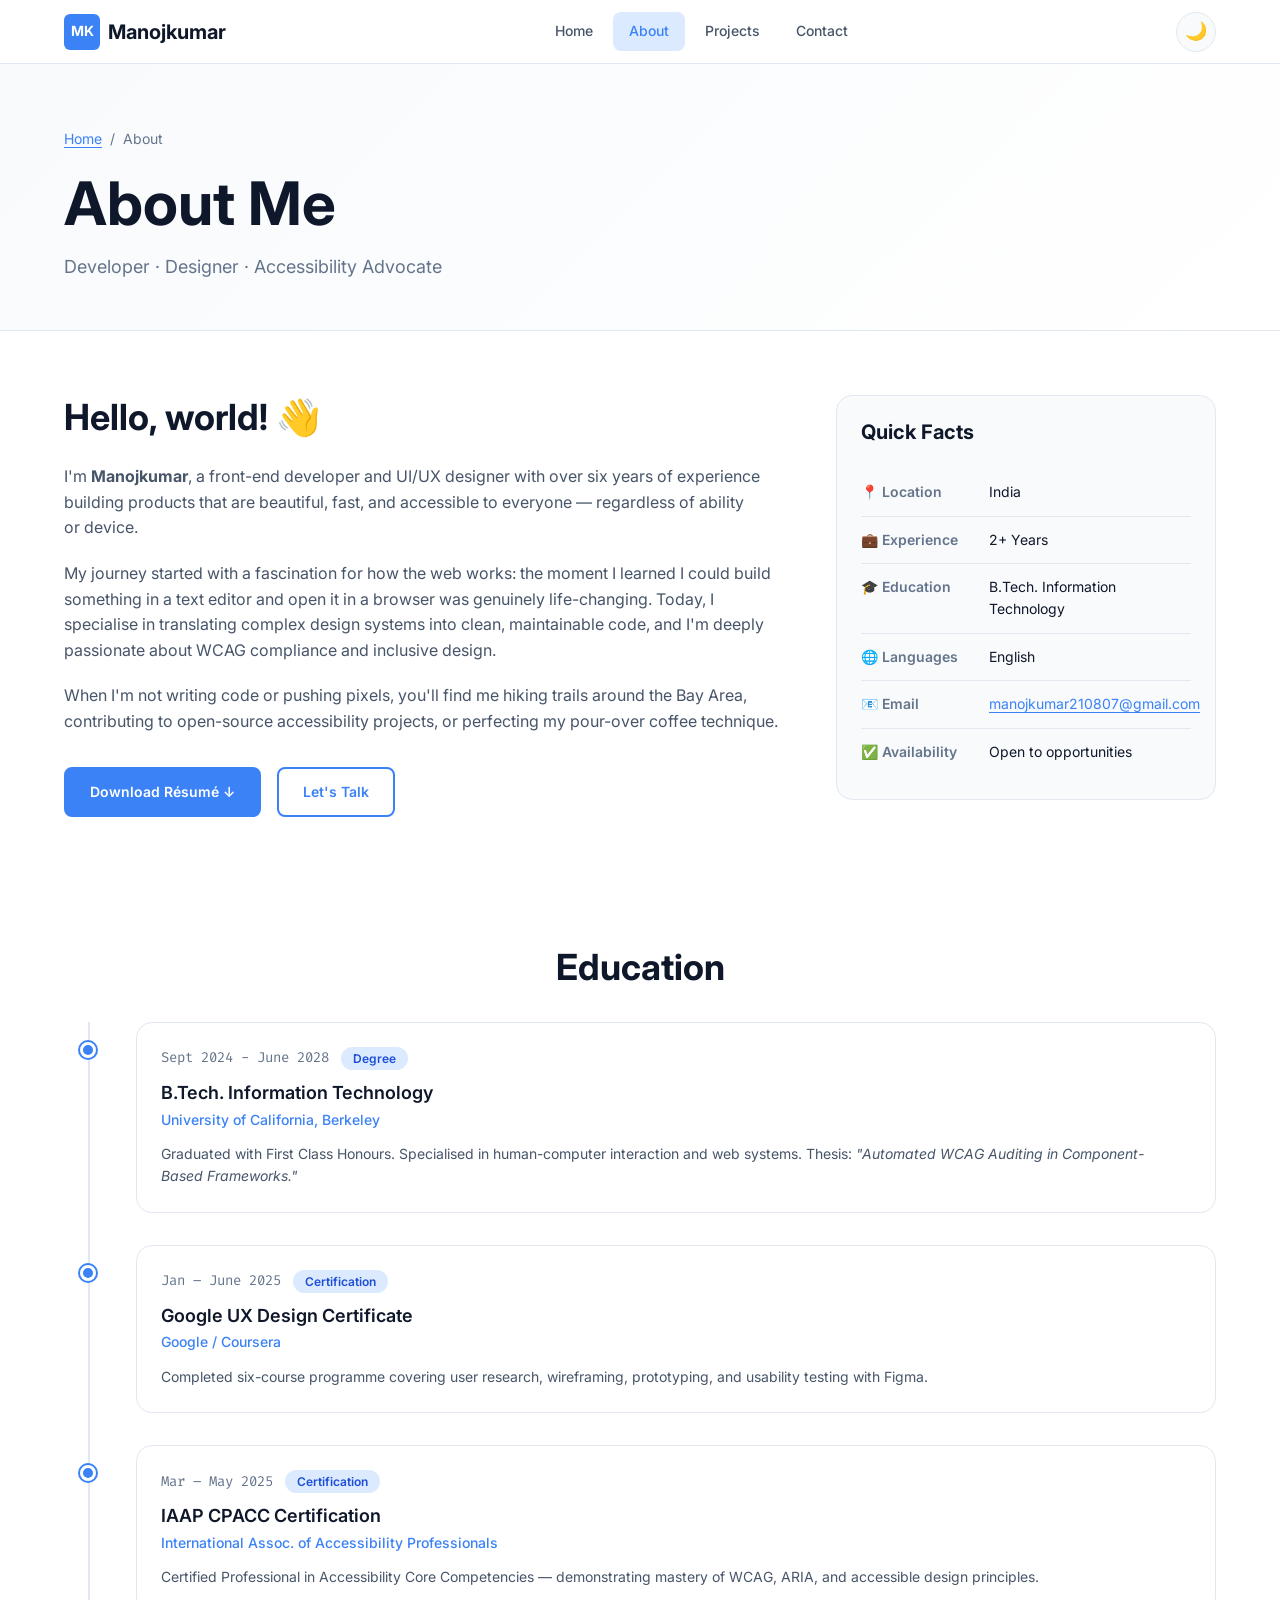
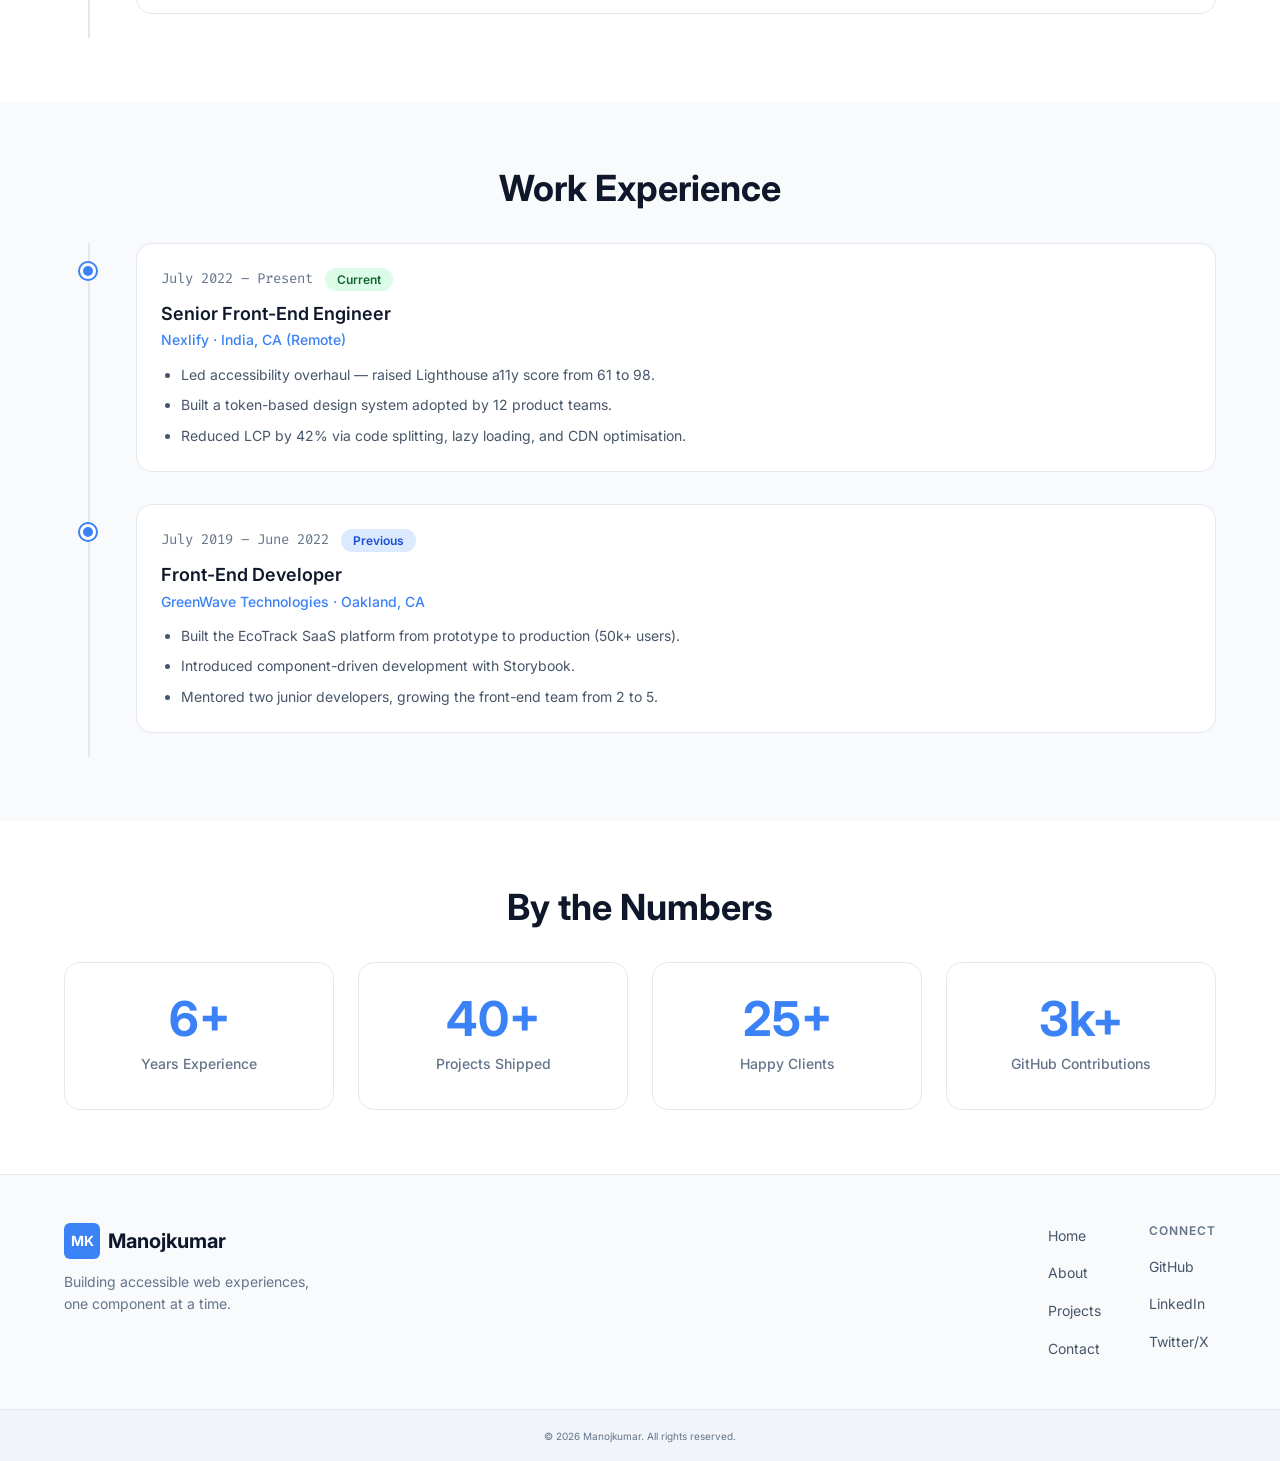
==== commit cadca24e: "Add files via upload" ====
--- a/about.html
+++ b/about.html
@@ -13,10 +13,10 @@
   <meta name="author" content="Manojkumar" />
   <link rel="canonical" href="[alexmorgan.dev](https://alexmorgan.dev/about.html)" />
   <link rel="icon" type="image/svg+xml" href="assets/favicon.svg" />
-  <link rel="preconnect" href="[fonts.googleapis.com](https://fonts.googleapis.com)" />
-  <link rel="preconnect" href="[fonts.gstatic.com](https://fonts.gstatic.com)" crossorigin />
+  <link rel="preconnect" href="https://fonts.googleapis.com" />
+  <link rel="preconnect" href="https://fonts.gstatic.com" crossorigin />
   <link
-    href="[fonts.googleapis.com](https://fonts.googleapis.com/css2?family=Inter:wght@400;500;600;700&family=Fira+Code:wght@400;500&display=swap)"
+    href="https://fonts.googleapis.com/css2?family=Inter:wght@400;500;600;700&family=Fira+Code:wght@400;500&display=swap"
     rel="stylesheet"
   />
   <link rel="stylesheet" href="css/style.css" />
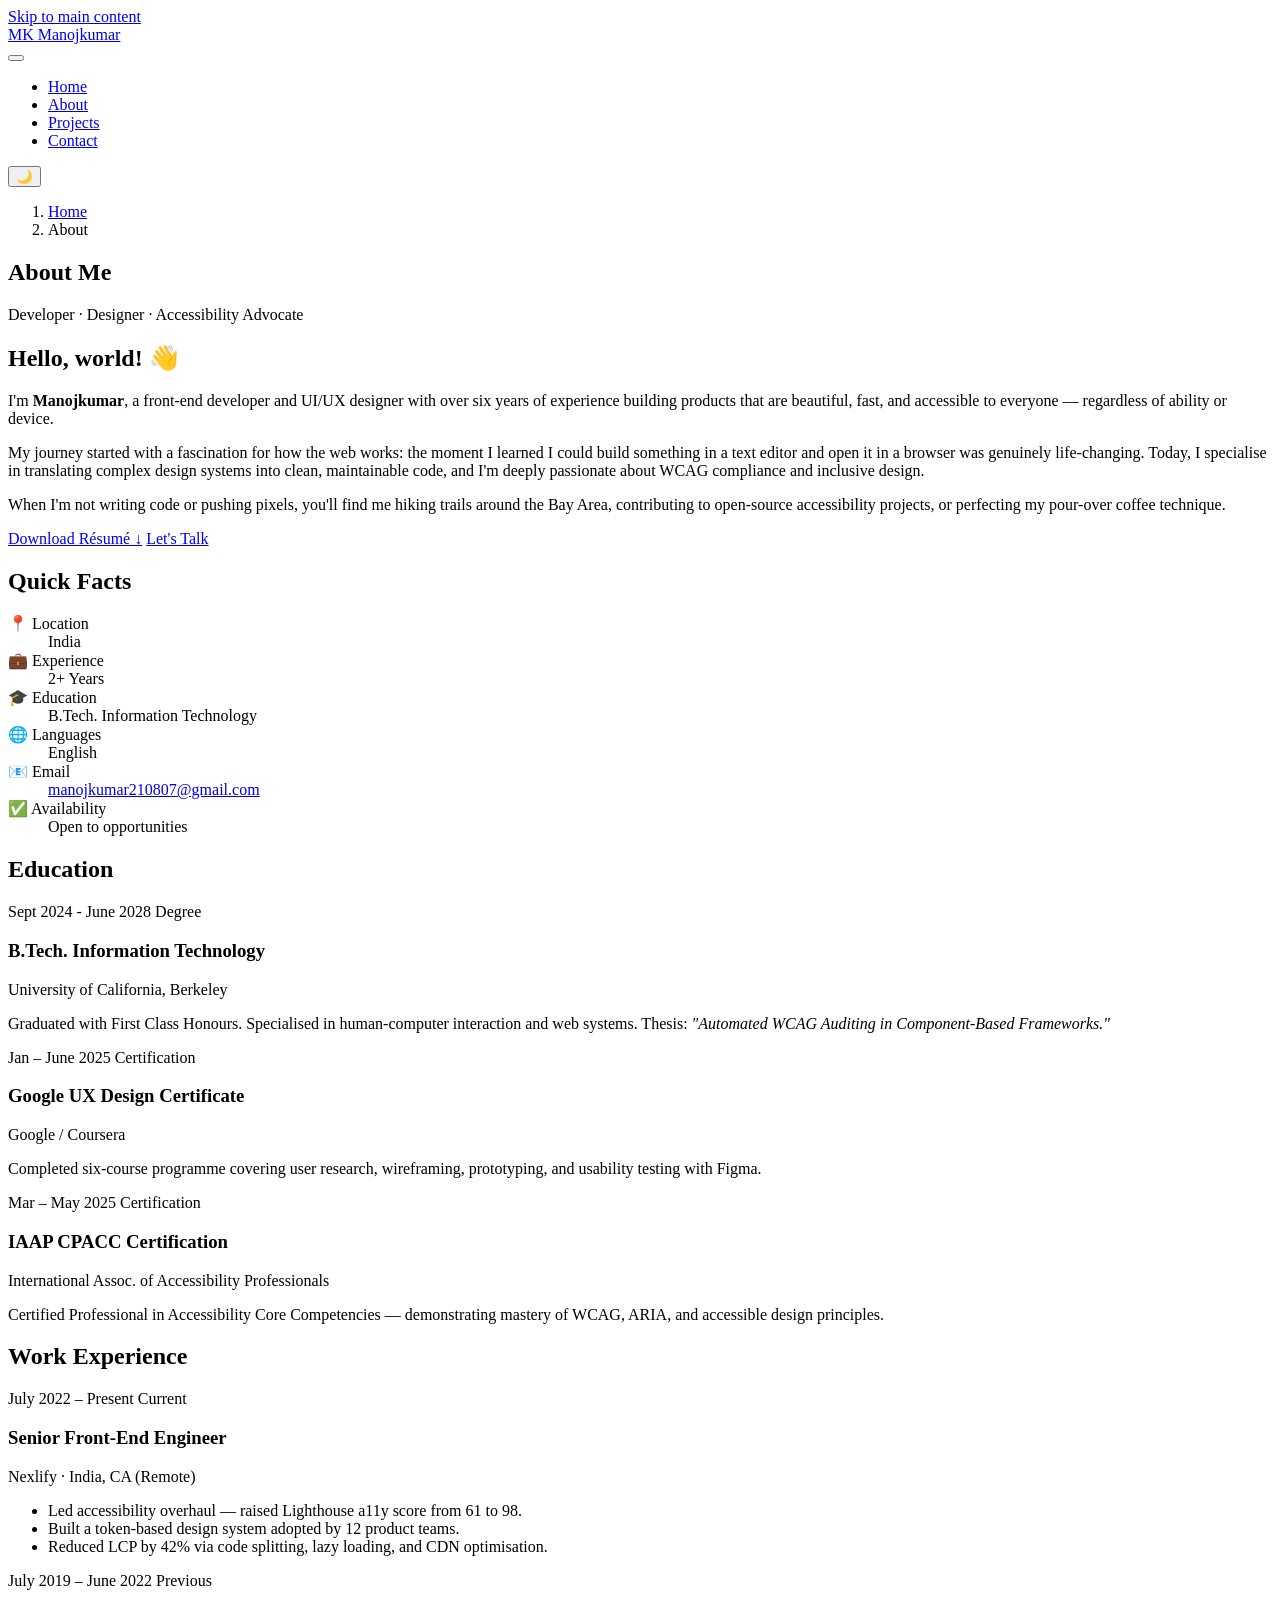
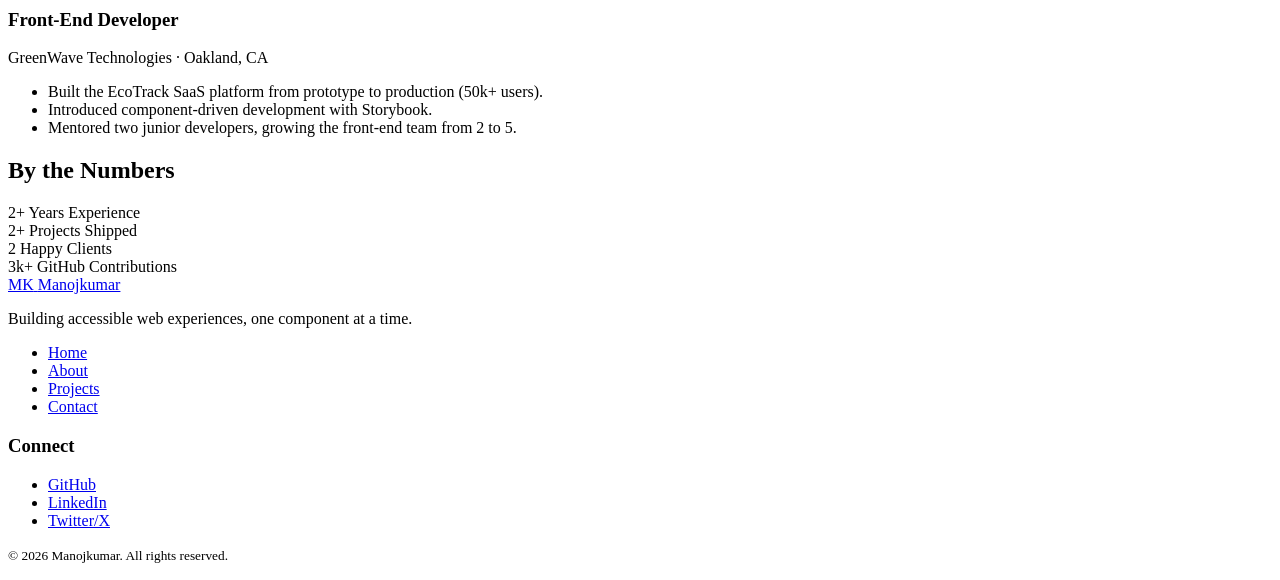
==== commit a2ffeb6a: "Update about.html" ====
--- a/about.html
+++ b/about.html
@@ -1,334 +1,334 @@
-<!DOCTYPE html>
-<html lang="en">
-
-<head>
-  <meta charset="UTF-8" />
-  <meta name="viewport" content="width=device-width, initial-scale=1.0" />
-  <title>About | Manojkumar — Front-End Developer</title>
-  <meta
-    name="description"
-    content="Learn about Manojkumar's background, education, work history, and passion for accessible, performant web development."
-  />
-  <meta name="keywords" content="about Manojkumar, developer biography, education, work experience" />
-  <meta name="author" content="Manojkumar" />
-  <link rel="canonical" href="[alexmorgan.dev](https://alexmorgan.dev/about.html)" />
-  <link rel="icon" type="image/svg+xml" href="assets/favicon.svg" />
-  <link rel="preconnect" href="https://fonts.googleapis.com" />
-  <link rel="preconnect" href="https://fonts.gstatic.com" crossorigin />
-  <link
-    href="https://fonts.googleapis.com/css2?family=Inter:wght@400;500;600;700&family=Fira+Code:wght@400;500&display=swap"
-    rel="stylesheet"
-  />
-  <link rel="stylesheet" href="css/style.css" />
-</head>
-
-<body>
-
-  <a href="#main-content" class="skip-link">Skip to main content</a>
-
-  <!-- Shared header (same structure as index.html) -->
-  <header class="site-header" role="banner">
-    <div class="container header-inner">
-      <a href="index.html" class="logo" aria-label="Manojkumar — home">
-        <span aria-hidden="true">MK</span>
-        <span class="-text">Manojkumar</span>
-      </a>
-      <nav class="primary-nav" aria-label="Primary navigation">
-        <button
-          class="nav-toggle"
-          aria-expanded="false"
-          aria-controls="nav-menu"
-          aria-label="Open navigation menu"
-        >
-          <span class="hamburger-bar" aria-hidden="true"></span>
-          <span class="hamburger-bar" aria-hidden="true"></span>
-          <span class="hamburger-bar" aria-hidden="true"></span>
-        </button>
-        <ul id="nav-menu" class="nav-list" role="list">
-          <li><a href="index.html"    class="nav-link">Home</a></li>
-          <!-- aria-current="page" marks THIS page as active -->
-          <li><a href="about.html"    class="nav-link active" aria-current="page">About</a></li>
-          <li><a href="projects.html" class="nav-link">Projects</a></li>
-          <li><a href="contact.html"  class="nav-link">Contact</a></li>
-        </ul>
-      </nav>
-      <button class="theme-toggle" id="theme-toggle" aria-label="Switch to dark mode" aria-pressed="false">
-        <span class="theme-icon" aria-hidden="true">🌙</span>
-      </button>
-    </div>
-  </header>
-
-  <main id="main-content" tabindex="-1">
-
-    <!-- ─────────────────────────────────────────
-         PAGE HERO / BREADCRUMB
-         ───────────────────────────────────────── -->
-    <section class="page-hero" aria-labelledby="page-hero-heading">
-      <div class="container">
-        <!-- Breadcrumb navigation — WCAG 2.4.8 -->
-        <nav aria-label="Breadcrumb" class="breadcrumb">
-          <ol role="list">
-            <li><a href="index.html">Home</a></li>
-            <li aria-current="page">About</li>
-          </ol>
-        </nav>
-        <h1 id="page-hero-heading">About Me</h1>
-        <p class="page-hero-subtitle">Developer · Designer · Accessibility Advocate</p>
-      </div>
-    </section>
-
-    <!-- ─────────────────────────────────────────
-         BIO SECTION — two-column layout with <aside>
-         ───────────────────────────────────────── -->
-    <section class="about-bio" aria-labelledby="bio-heading">
-      <div class="container about-layout">
-
-        <!-- Main biography text -->
-        <div class="bio-text">
-          <h2 id="bio-heading">Hello, world! 👋</h2>
-
-          <p>
-            I'm <strong>Manojkumar</strong>, a front-end developer and UI/UX designer
-            with over six years of experience building products that are beautiful,
-            fast, and accessible to everyone — regardless of ability or device.
-          </p>
-
-          <p>
-            My journey started with a fascination for how the web works: the moment
-            I learned I could build something in a text editor and open it in a browser
-            was genuinely life-changing. Today, I specialise in translating complex
-            design systems into clean, maintainable code, and I'm deeply passionate
-            about WCAG compliance and inclusive design.
-          </p>
-
-          <p>
-            When I'm not writing code or pushing pixels, you'll find me hiking
-            trails around the Bay Area, contributing to open-source accessibility
-            projects, or perfecting my pour-over coffee technique.
-          </p>
-
-          <div class="bio-cta">
-            <a
-              href="assets/alex-morgan-resume.pdf"
-              class="btn btn-primary"
-              aria-label="Download Manojkumar's resume (PDF)"
-              download
-            >Download Résumé ↓</a>
-            <a href="contact.html" class="btn btn-outline">Let's Talk</a>
-          </div>
-        </div>
-
-        <!-- Supplementary info in <aside> -->
-        <aside class="bio-aside" aria-labelledby="quick-facts-heading">
-          <h2 id="quick-facts-heading" class="aside-title">Quick Facts</h2>
-          <dl class="quick-facts">
-            <!-- <dl> (definition list) is semantically correct for key-value pairs -->
-            <div class="fact-item">
-              <dt>📍 Location</dt>
-              <dd>India</dd>
-            </div>
-            <div class="fact-item">
-              <dt>💼 Experience</dt>
-              <dd>2+ Years</dd>
-            </div>
-            <div class="fact-item">
-              <dt>🎓 Education</dt>
-              <dd>B.Tech. Information Technology</dd>
-            </div>
-            <div class="fact-item">
-              <dt>🌐 Languages</dt>
-              <dd>English</dd>
-            </div>
-            <div class="fact-item">
-              <dt>📧 Email</dt>
-              <dd><a href="mailto:manojkumar210807@gmail.com">manojkumar210807@gmail.com</a></dd>
-            </div>
-            <div class="fact-item">
-              <dt>✅ Availability</dt>
-              <dd>Open to opportunities</dd>
-            </div>
-          </dl>
-        </aside>
-
-      </div><!-- /.about-layout -->
-    </section>
-
-    <!-- ─────────────────────────────────────────
-         EDUCATION SECTION
-         Uses <article> for each qualification —
-         each is self-contained and could stand alone.
-         ───────────────────────────────────────── -->
-    <section class="education" aria-labelledby="education-heading">
-      <div class="container">
-
-        <h2 id="education-heading" class="section-title">Education</h2>
-
-        <div class="timeline" role="list">
-
-          <article class="timeline-item" role="listitem" aria-labelledby="edu1-title">
-            <div class="timeline-marker" aria-hidden="true"></div>
-            <div class="timeline-content">
-              <div class="timeline-meta">
-                <time datetime="2015-09/2019-06" class="timeline-date">Sept 2024 - June 2028</time>
-                <span class="timeline-badge">Degree</span>
-              </div>
-              <h3 id="edu1-title" class="timeline-title">B.Tech. Information Technology</h3>
-              <p class="timeline-org">University of California, Berkeley</p>
-              <p class="timeline-desc">
-                Graduated with First Class Honours. Specialised in human-computer
-                interaction and web systems. Thesis: <em>"Automated WCAG Auditing
-                in Component-Based Frameworks."</em>
-              </p>
-            </div>
-          </article>
-
-          <article class="timeline-item" role="listitem" aria-labelledby="edu2-title">
-            <div class="timeline-marker" aria-hidden="true"></div>
-            <div class="timeline-content">
-              <div class="timeline-meta">
-                <time datetime="2020-01/2020-06" class="timeline-date">Jan – June 2025</time>
-                <span class="timeline-badge">Certification</span>
-              </div>
-              <h3 id="edu2-title" class="timeline-title">Google UX Design Certificate</h3>
-              <p class="timeline-org">Google / Coursera</p>
-              <p class="timeline-desc">
-                Completed six-course programme covering user research, wireframing,
-                prototyping, and usability testing with Figma.
-              </p>
-            </div>
-          </article>
-
-          <article class="timeline-item" role="listitem" aria-labelledby="edu3-title">
-            <div class="timeline-marker" aria-hidden="true"></div>
-            <div class="timeline-content">
-              <div class="timeline-meta">
-                <time datetime="2021-03/2021-05" class="timeline-date">Mar – May 2025</time>
-                <span class="timeline-badge">Certification</span>
-              </div>
-              <h3 id="edu3-title" class="timeline-title">IAAP CPACC Certification</h3>
-              <p class="timeline-org">International Assoc. of Accessibility Professionals</p>
-              <p class="timeline-desc">
-                Certified Professional in Accessibility Core Competencies —
-                demonstrating mastery of WCAG, ARIA, and accessible design principles.
-              </p>
-            </div>
-          </article>
-
-        </div><!-- /.timeline -->
-      </div>
-    </section>
-
-    <!-- ─────────────────────────────────────────
-         WORK EXPERIENCE SECTION
-         ───────────────────────────────────────── -->
-    <section class="experience" aria-labelledby="experience-heading">
-      <div class="container">
-
-        <h2 id="experience-heading" class="section-title">Work Experience</h2>
-
-        <div class="timeline" role="list">
-
-          <article class="timeline-item" role="listitem" aria-labelledby="exp1-title">
-            <div class="timeline-marker" aria-hidden="true"></div>
-            <div class="timeline-content">
-              <div class="timeline-meta">
-                <time datetime="2022-07" class="timeline-date">July 2022 – Present</time>
-                <span class="timeline-badge current">Current</span>
-              </div>
-              <h3 id="exp1-title" class="timeline-title">Senior Front-End Engineer</h3>
-              <p class="timeline-org">Nexlify · India, CA (Remote)</p>
-              <ul class="timeline-achievements" aria-label="Key achievements at Nexlify">
-                <li>Led accessibility overhaul — raised Lighthouse a11y score from 61 to 98.</li>
-                <li>Built a token-based design system adopted by 12 product teams.</li>
-                <li>Reduced LCP by 42% via code splitting, lazy loading, and CDN optimisation.</li>
-              </ul>
-            </div>
-          </article>
-
-          <article class="timeline-item" role="listitem" aria-labelledby="exp2-title">
-            <div class="timeline-marker" aria-hidden="true"></div>
-            <div class="timeline-content">
-              <div class="timeline-meta">
-                <time datetime="2019-07/2022-06" class="timeline-date">July 2019 – June 2022</time>
-                <span class="timeline-badge">Previous</span>
-              </div>
-              <h3 id="exp2-title" class="timeline-title">Front-End Developer</h3>
-              <p class="timeline-org">GreenWave Technologies · Oakland, CA</p>
-              <ul class="timeline-achievements" aria-label="Key achievements at GreenWave">
-                <li>Built the EcoTrack SaaS platform from prototype to production (50k+ users).</li>
-                <li>Introduced component-driven development with Storybook.</li>
-                <li>Mentored two junior developers, growing the front-end team from 2 to 5.</li>
-              </ul>
-            </div>
-          </article>
-
-        </div><!-- /.timeline -->
-      </div>
-    </section>
-
-    <!-- ─────────────────────────────────────────
-         VALUES / INTERESTS — stat cards
-         ───────────────────────────────────────── -->
-    <section class="values" aria-labelledby="values-heading">
-      <div class="container">
-        <h2 id="values-heading" class="section-title">By the Numbers</h2>
-        <div class="stats-grid" role="list">
-          <div class="stat-card" role="listitem">
-            <span class="stat-number" aria-label="6 years of experience">6+</span>
-            <span class="stat-label">Years Experience</span>
-          </div>
-          <div class="stat-card" role="listitem">
-            <span class="stat-number" aria-label="40 projects completed">40+</span>
-            <span class="stat-label">Projects Shipped</span>
-          </div>
-          <div class="stat-card" role="listitem">
-            <span class="stat-number" aria-label="25 happy clients">25+</span>
-            <span class="stat-label">Happy Clients</span>
-          </div>
-          <div class="stat-card" role="listitem">
-            <span class="stat-number" aria-label="3 open source contributions">3k+</span>
-            <span class="stat-label">GitHub Contributions</span>
-          </div>
-        </div>
-      </div>
-    </section>
-
-  </main>
-
-  <!-- Shared footer -->
-  <footer class="site-footer" role="contentinfo">
-    <div class="container footer-inner">
-      <div class="footer-brand">
+  <!DOCTYPE html>
+  <html lang="en">
+
+  <head>
+    <meta charset="UTF-8" />
+    <meta name="viewport" content="width=device-width, initial-scale=1.0" />
+    <title>About | Manojkumar — Front-End Developer</title>
+    <meta
+      name="description"
+      content="Learn about Manojkumar's background, education, work history, and passion for accessible, performant web development."
+    />
+    <meta name="keywords" content="about Manojkumar, developer biography, education, work experience" />
+    <meta name="author" content="Manojkumar" />
+    <link rel="canonical" href="[alexmorgan.dev](https://alexmorgan.dev/about.html)" />
+    <link rel="icon" type="image/svg+xml" href="assets/favicon.svg" />
+    <link rel="preconnect" href="https://fonts.googleapis.com" />
+    <link rel="preconnect" href="https://fonts.gstatic.com" crossorigin />
+    <link
+      href="https://fonts.googleapis.com/css2?family=Inter:wght@400;500;600;700&family=Fira+Code:wght@400;500&display=swap"
+      rel="stylesheet"
+    />
+    <link rel="stylesheet" href="css/style.css" />
+  </head>
+
+  <body>
+
+    <a href="#main-content" class="skip-link">Skip to main content</a>
+
+    <!-- Shared header (same structure as index.html) -->
+    <header class="site-header" role="banner">
+      <div class="container header-inner">
         <a href="index.html" class="logo" aria-label="Manojkumar — home">
           <span aria-hidden="true">MK</span>
-          <span class="logo-text">Manojkumar</span>
+          <span class="-text">Manojkumar</span>
         </a>
-        <p class="footer-tagline">Building accessible web experiences, one component at a time.</p>
+        <nav class="primary-nav" aria-label="Primary navigation">
+          <button
+            class="nav-toggle"
+            aria-expanded="false"
+            aria-controls="nav-menu"
+            aria-label="Open navigation menu"
+          >
+            <span class="hamburger-bar" aria-hidden="true"></span>
+            <span class="hamburger-bar" aria-hidden="true"></span>
+            <span class="hamburger-bar" aria-hidden="true"></span>
+          </button>
+          <ul id="nav-menu" class="nav-list" role="list">
+            <li><a href="index.html"    class="nav-link">Home</a></li>
+            <!-- aria-current="page" marks THIS page as active -->
+            <li><a href="about.html"    class="nav-link active" aria-current="page">About</a></li>
+            <li><a href="projects.html" class="nav-link">Projects</a></li>
+            <li><a href="contact.html"  class="nav-link">Contact</a></li>
+          </ul>
+        </nav>
+        <button class="theme-toggle" id="theme-toggle" aria-label="Switch to dark mode" aria-pressed="false">
+          <span class="theme-icon" aria-hidden="true">🌙</span>
+        </button>
       </div>
-      <nav class="footer-nav" aria-label="Footer navigation">
-        <ul role="list">
-          <li><a href="index.html">Home</a></li>
-          <li><a href="about.html">About</a></li>
-          <li><a href="projects.html">Projects</a></li>
-          <li><a href="contact.html">Contact</a></li>
-        </ul>
-      </nav>
-      <div class="footer-social">
-        <h3 class="footer-section-title">Connect</h3>
-        <ul role="list" class="social-list">
-          <li><a href="[github.com](https://github.com/alexmorgan)"    class="social-link" aria-label="GitHub (opens in new tab)"   target="_blank" rel="noopener noreferrer">GitHub</a></li>
-          <li><a href="[linkedin.com](https://linkedin.com/in/alexmorgan)" class="social-link" aria-label="LinkedIn (opens in new tab)" target="_blank" rel="noopener noreferrer">LinkedIn</a></li>
-          <li><a href="[twitter.com](https://twitter.com/alexmorgan_dev)" class="social-link" aria-label="Twitter/X (opens in new tab)" target="_blank" rel="noopener noreferrer">Twitter/X</a></li>
-        </ul>
+    </header>
+
+    <main id="main-content" tabindex="-1">
+
+      <!-- ─────────────────────────────────────────
+          PAGE HERO / BREADCRUMB
+          ───────────────────────────────────────── -->
+      <section class="page-hero" aria-labelledby="page-hero-heading">
+        <div class="container">
+          <!-- Breadcrumb navigation — WCAG 2.4.8 -->
+          <nav aria-label="Breadcrumb" class="breadcrumb">
+            <ol role="list">
+              <li><a href="index.html">Home</a></li>
+              <li aria-current="page">About</li>
+            </ol>
+          </nav>
+          <h1 id="page-hero-heading">About Me</h1>
+          <p class="page-hero-subtitle">Developer · Designer · Accessibility Advocate</p>
+        </div>
+      </section>
+
+      <!-- ─────────────────────────────────────────
+          BIO SECTION — two-column layout with <aside>
+          ───────────────────────────────────────── -->
+      <section class="about-bio" aria-labelledby="bio-heading">
+        <div class="container about-layout">
+
+          <!-- Main biography text -->
+          <div class="bio-text">
+            <h2 id="bio-heading">Hello, world! 👋</h2>
+
+            <p>
+              I'm <strong>Manojkumar</strong>, a front-end developer and UI/UX designer
+              with over six years of experience building products that are beautiful,
+              fast, and accessible to everyone — regardless of ability or device.
+            </p>
+
+            <p>
+              My journey started with a fascination for how the web works: the moment
+              I learned I could build something in a text editor and open it in a browser
+              was genuinely life-changing. Today, I specialise in translating complex
+              design systems into clean, maintainable code, and I'm deeply passionate
+              about WCAG compliance and inclusive design.
+            </p>
+
+            <p>
+              When I'm not writing code or pushing pixels, you'll find me hiking
+              trails around the Bay Area, contributing to open-source accessibility
+              projects, or perfecting my pour-over coffee technique.
+            </p>
+
+            <div class="bio-cta">
+              <a
+                href="assets/alex-morgan-resume.pdf"
+                class="btn btn-primary"
+                aria-label="Download Manojkumar's resume (PDF)"
+                download
+              >Download Résumé ↓</a>
+              <a href="contact.html" class="btn btn-outline">Let's Talk</a>
+            </div>
+          </div>
+
+          <!-- Supplementary info in <aside> -->
+          <aside class="bio-aside" aria-labelledby="quick-facts-heading">
+            <h2 id="quick-facts-heading" class="aside-title">Quick Facts</h2>
+            <dl class="quick-facts">
+              <!-- <dl> (definition list) is semantically correct for key-value pairs -->
+              <div class="fact-item">
+                <dt>📍 Location</dt>
+                <dd>India</dd>
+              </div>
+              <div class="fact-item">
+                <dt>💼 Experience</dt>
+                <dd>2+ Years</dd>
+              </div>
+              <div class="fact-item">
+                <dt>🎓 Education</dt>
+                <dd>B.Tech. Information Technology</dd>
+              </div>
+              <div class="fact-item">
+                <dt>🌐 Languages</dt>
+                <dd>English</dd>
+              </div>
+              <div class="fact-item">
+                <dt>📧 Email</dt>
+                <dd><a href="mailto:manojkumar210807@gmail.com">manojkumar210807@gmail.com</a></dd>
+              </div>
+              <div class="fact-item">
+                <dt>✅ Availability</dt>
+                <dd>Open to opportunities</dd>
+              </div>
+            </dl>
+          </aside>
+
+        </div><!-- /.about-layout -->
+      </section>
+
+      <!-- ─────────────────────────────────────────
+          EDUCATION SECTION
+          Uses <article> for each qualification —
+          each is self-contained and could stand alone.
+          ───────────────────────────────────────── -->
+      <section class="education" aria-labelledby="education-heading">
+        <div class="container">
+
+          <h2 id="education-heading" class="section-title">Education</h2>
+
+          <div class="timeline" role="list">
+
+            <article class="timeline-item" role="listitem" aria-labelledby="edu1-title">
+              <div class="timeline-marker" aria-hidden="true"></div>
+              <div class="timeline-content">
+                <div class="timeline-meta">
+                  <time datetime="2015-09/2019-06" class="timeline-date">Sept 2024 - June 2028</time>
+                  <span class="timeline-badge">Degree</span>
+                </div>
+                <h3 id="edu1-title" class="timeline-title">B.Tech. Information Technology</h3>
+                <p class="timeline-org">University of California, Berkeley</p>
+                <p class="timeline-desc">
+                  Graduated with First Class Honours. Specialised in human-computer
+                  interaction and web systems. Thesis: <em>"Automated WCAG Auditing
+                  in Component-Based Frameworks."</em>
+                </p>
+              </div>
+            </article>
+
+            <article class="timeline-item" role="listitem" aria-labelledby="edu2-title">
+              <div class="timeline-marker" aria-hidden="true"></div>
+              <div class="timeline-content">
+                <div class="timeline-meta">
+                  <time datetime="2020-01/2020-06" class="timeline-date">Jan – June 2025</time>
+                  <span class="timeline-badge">Certification</span>
+                </div>
+                <h3 id="edu2-title" class="timeline-title">Google UX Design Certificate</h3>
+                <p class="timeline-org">Google / Coursera</p>
+                <p class="timeline-desc">
+                  Completed six-course programme covering user research, wireframing,
+                  prototyping, and usability testing with Figma.
+                </p>
+              </div>
+            </article>
+
+            <article class="timeline-item" role="listitem" aria-labelledby="edu3-title">
+              <div class="timeline-marker" aria-hidden="true"></div>
+              <div class="timeline-content">
+                <div class="timeline-meta">
+                  <time datetime="2021-03/2021-05" class="timeline-date">Mar – May 2025</time>
+                  <span class="timeline-badge">Certification</span>
+                </div>
+                <h3 id="edu3-title" class="timeline-title">IAAP CPACC Certification</h3>
+                <p class="timeline-org">International Assoc. of Accessibility Professionals</p>
+                <p class="timeline-desc">
+                  Certified Professional in Accessibility Core Competencies —
+                  demonstrating mastery of WCAG, ARIA, and accessible design principles.
+                </p>
+              </div>
+            </article>
+
+          </div><!-- /.timeline -->
+        </div>
+      </section>
+
+      <!-- ─────────────────────────────────────────
+          WORK EXPERIENCE SECTION
+          ───────────────────────────────────────── -->
+      <section class="experience" aria-labelledby="experience-heading">
+        <div class="container">
+
+          <h2 id="experience-heading" class="section-title">Work Experience</h2>
+
+          <div class="timeline" role="list">
+
+            <article class="timeline-item" role="listitem" aria-labelledby="exp1-title">
+              <div class="timeline-marker" aria-hidden="true"></div>
+              <div class="timeline-content">
+                <div class="timeline-meta">
+                  <time datetime="2022-07" class="timeline-date">July 2022 – Present</time>
+                  <span class="timeline-badge current">Current</span>
+                </div>
+                <h3 id="exp1-title" class="timeline-title">Senior Front-End Engineer</h3>
+                <p class="timeline-org">Nexlify · India, CA (Remote)</p>
+                <ul class="timeline-achievements" aria-label="Key achievements at Nexlify">
+                  <li>Led accessibility overhaul — raised Lighthouse a11y score from 61 to 98.</li>
+                  <li>Built a token-based design system adopted by 12 product teams.</li>
+                  <li>Reduced LCP by 42% via code splitting, lazy loading, and CDN optimisation.</li>
+                </ul>
+              </div>
+            </article>
+
+            <article class="timeline-item" role="listitem" aria-labelledby="exp2-title">
+              <div class="timeline-marker" aria-hidden="true"></div>
+              <div class="timeline-content">
+                <div class="timeline-meta">
+                  <time datetime="2019-07/2022-06" class="timeline-date">July 2019 – June 2022</time>
+                  <span class="timeline-badge">Previous</span>
+                </div>
+                <h3 id="exp2-title" class="timeline-title">Front-End Developer</h3>
+                <p class="timeline-org">GreenWave Technologies · Oakland, CA</p>
+                <ul class="timeline-achievements" aria-label="Key achievements at GreenWave">
+                  <li>Built the EcoTrack SaaS platform from prototype to production (50k+ users).</li>
+                  <li>Introduced component-driven development with Storybook.</li>
+                  <li>Mentored two junior developers, growing the front-end team from 2 to 5.</li>
+                </ul>
+              </div>
+            </article>
+
+          </div><!-- /.timeline -->
+        </div>
+      </section>
+
+      <!-- ─────────────────────────────────────────
+          VALUES / INTERESTS — stat cards
+          ───────────────────────────────────────── -->
+      <section class="values" aria-labelledby="values-heading">
+        <div class="container">
+          <h2 id="values-heading" class="section-title">By the Numbers</h2>
+          <div class="stats-grid" role="list">
+            <div class="stat-card" role="listitem">
+              <span class="stat-number" aria-label="2 years of experience">2+</span>
+              <span class="stat-label">Years Experience</span>
+            </div>
+            <div class="stat-card" role="listitem">
+              <span class="stat-number" aria-label="2 projects completed">2+</span>
+              <span class="stat-label">Projects Shipped</span>
+            </div>
+            <div class="stat-card" role="listitem">
+              <span class="stat-number" aria-label="2 happy clients">2</span>
+              <span class="stat-label">Happy Clients</span>
+            </div>
+            <div class="stat-card" role="listitem">
+              <span class="stat-number" aria-label="3 open source contributions">3k+</span>
+              <span class="stat-label">GitHub Contributions</span>
+            </div>
+          </div>
+        </div>
+      </section>
+
+    </main>
+
+    <!-- Shared footer -->
+    <footer class="site-footer" role="contentinfo">
+      <div class="container footer-inner">
+        <div class="footer-brand">
+          <a href="index.html" class="logo" aria-label="Manojkumar — home">
+            <span aria-hidden="true">MK</span>
+            <span class="logo-text">Manojkumar</span>
+          </a>
+          <p class="footer-tagline">Building accessible web experiences, one component at a time.</p>
+        </div>
+        <nav class="footer-nav" aria-label="Footer navigation">
+          <ul role="list">
+            <li><a href="index.html">Home</a></li>
+            <li><a href="about.html">About</a></li>
+            <li><a href="projects.html">Projects</a></li>
+            <li><a href="contact.html">Contact</a></li>
+          </ul>
+        </nav>
+        <div class="footer-social">
+          <h3 class="footer-section-title">Connect</h3>
+          <ul role="list" class="social-list">
+            <li><a href="[github.com](https://github.com/alexmorgan)"    class="social-link" aria-label="GitHub (opens in new tab)"   target="_blank" rel="noopener noreferrer">GitHub</a></li>
+            <li><a href="[linkedin.com](https://linkedin.com/in/alexmorgan)" class="social-link" aria-label="LinkedIn (opens in new tab)" target="_blank" rel="noopener noreferrer">LinkedIn</a></li>
+            <li><a href="[twitter.com](https://twitter.com/alexmorgan_dev)" class="social-link" aria-label="Twitter/X (opens in new tab)" target="_blank" rel="noopener noreferrer">Twitter/X</a></li>
+          </ul>
+        </div>
       </div>
-    </div>
-    <div class="footer-bottom">
-      <div class="container">
-        <p><small>&copy; <span id="current-year"></span> Manojkumar. All rights reserved.</small></p>
+      <div class="footer-bottom">
+        <div class="container">
+          <p><small>&copy; <span id="current-year"></span> Manojkumar. All rights reserved.</small></p>
+        </div>
       </div>
-    </div>
-  </footer>
-
-  <script src="js/script.js" defer></script>
-</body>
-</html>+    </footer>
+
+    <script src="js/script.js" defer></script>
+  </body>
+  </html>                           
